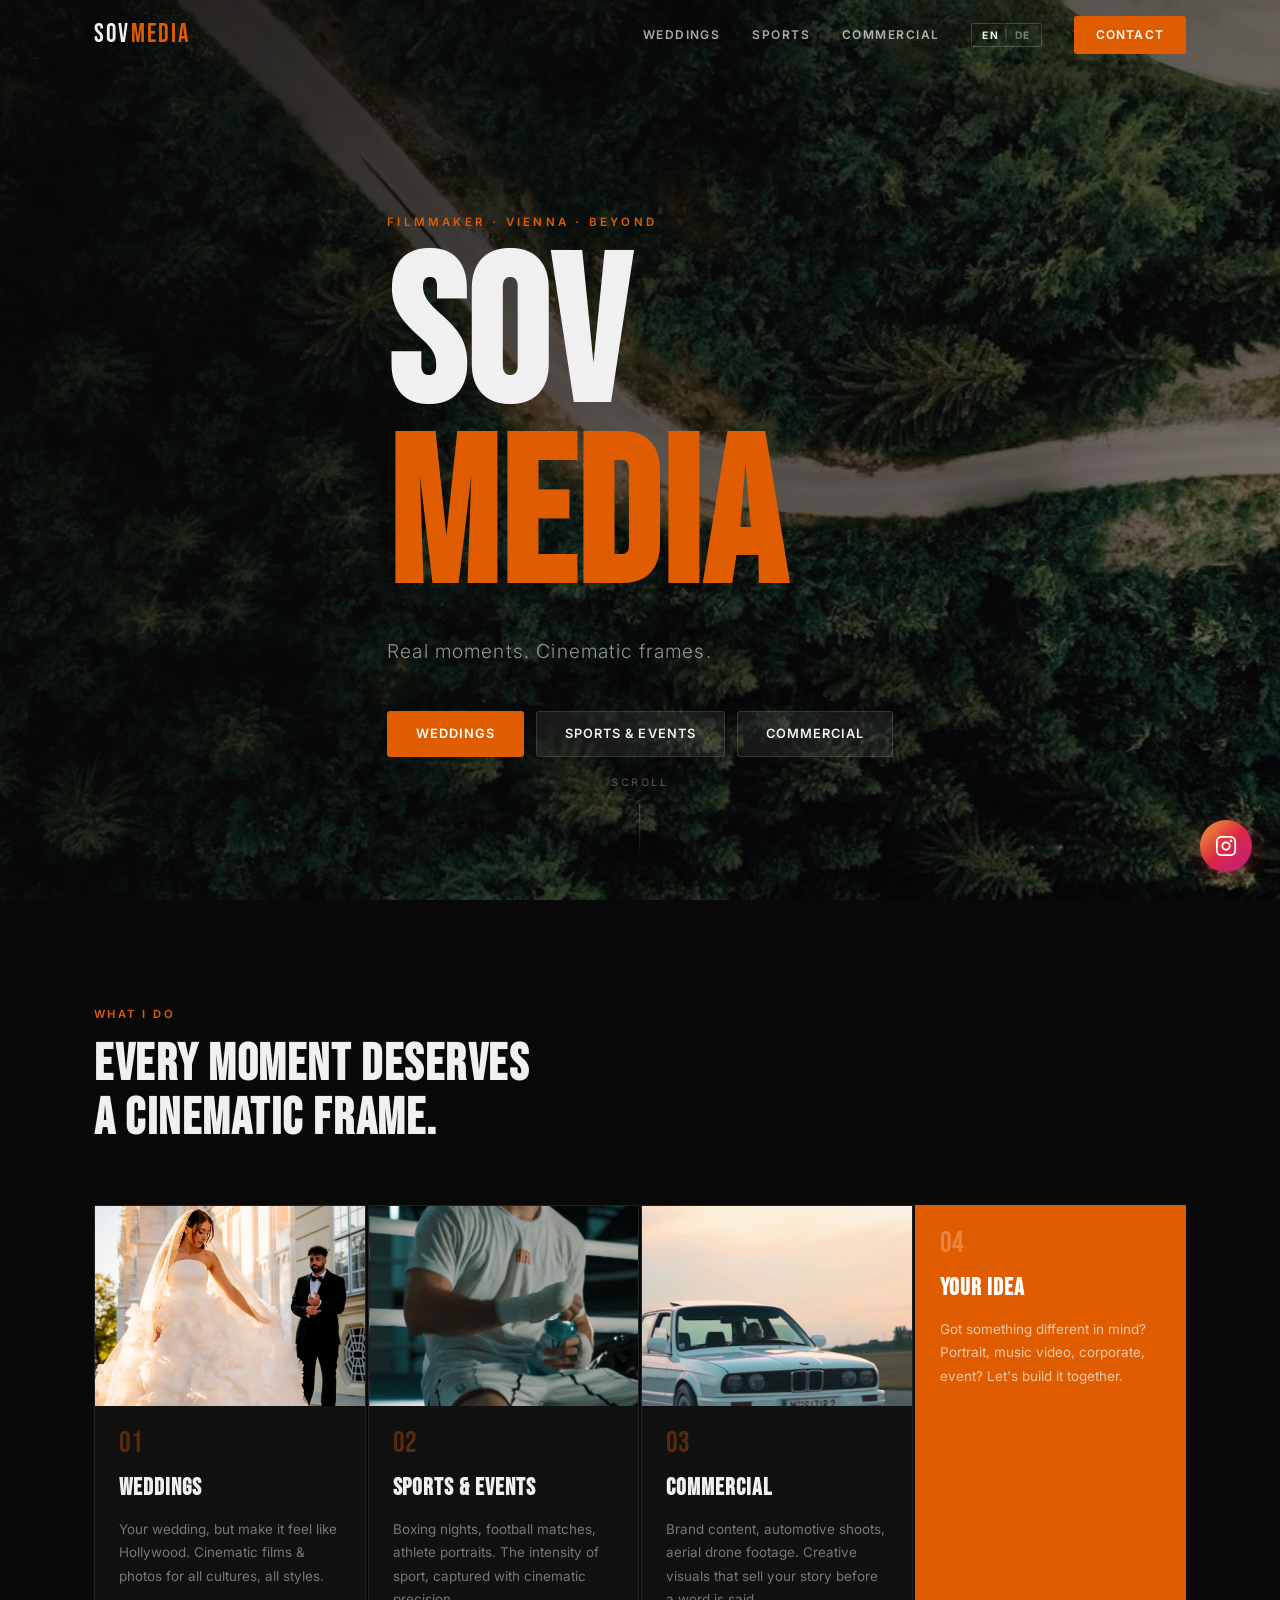
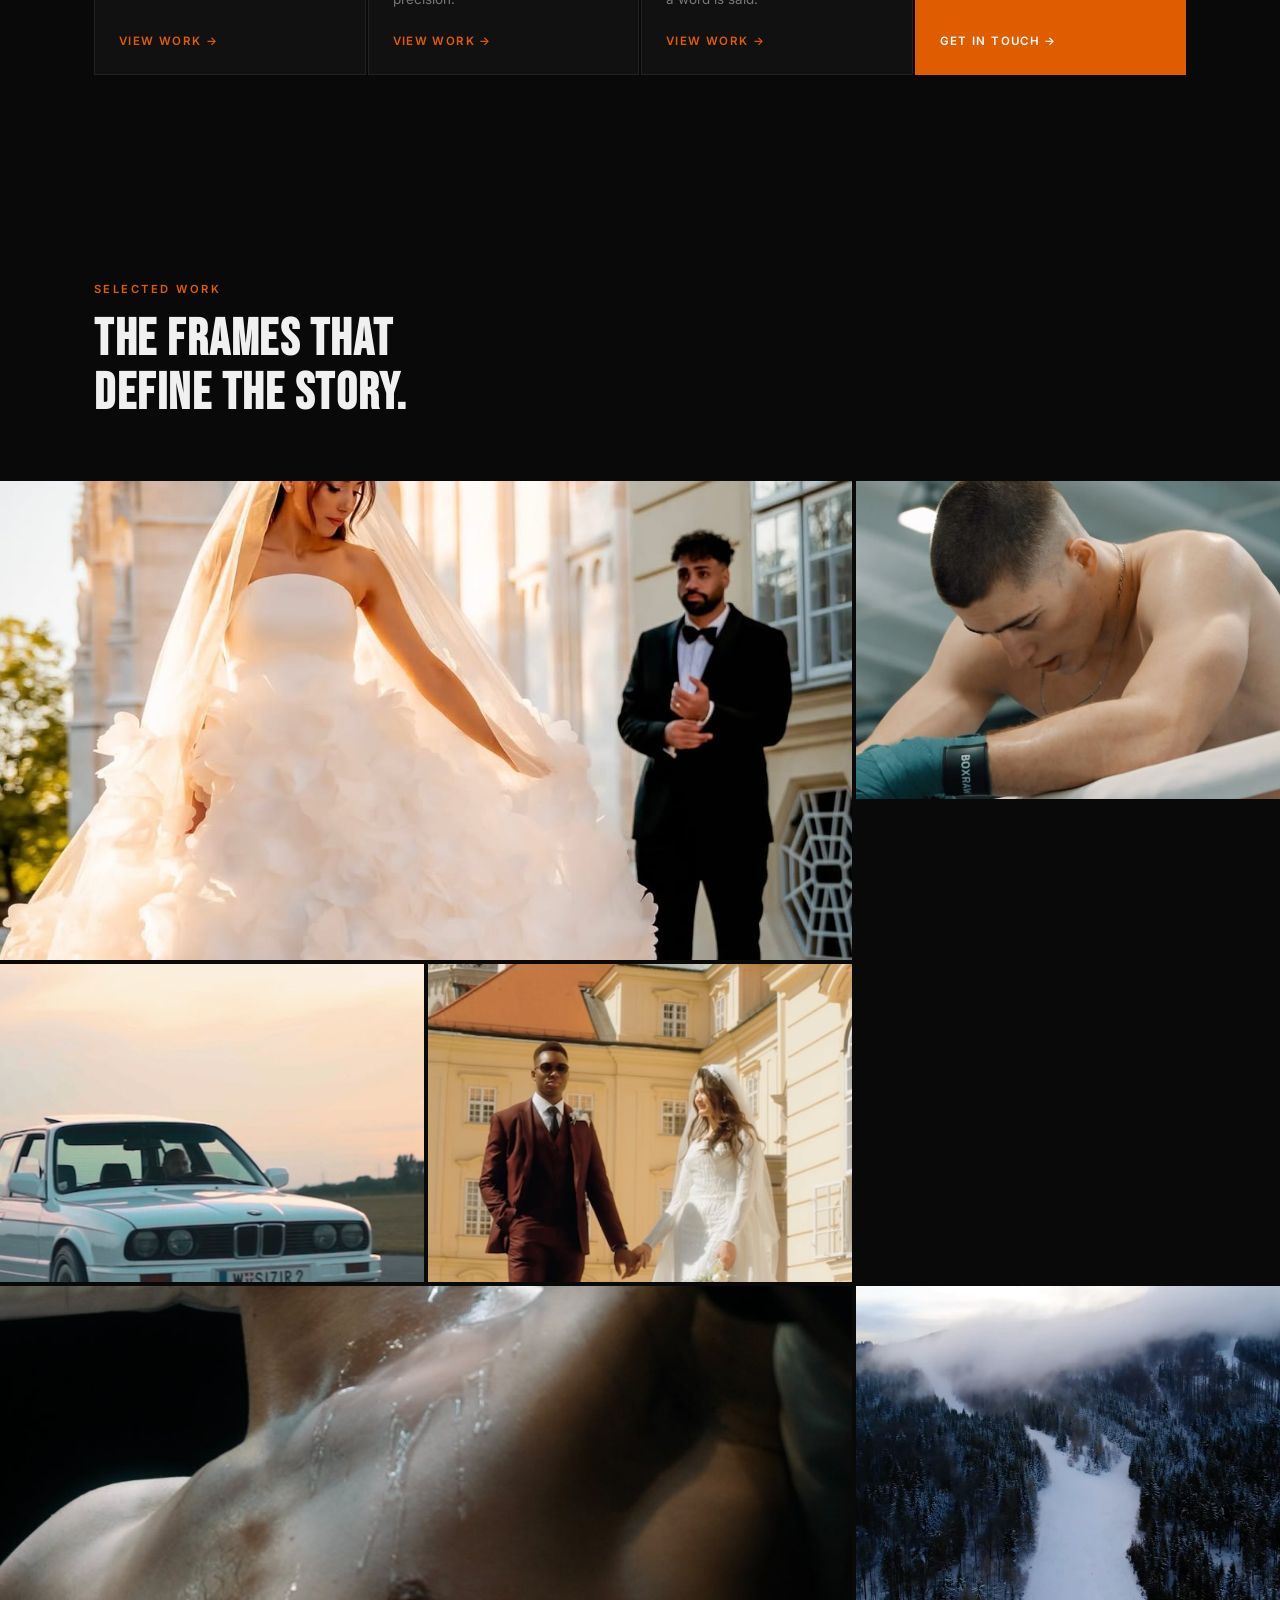
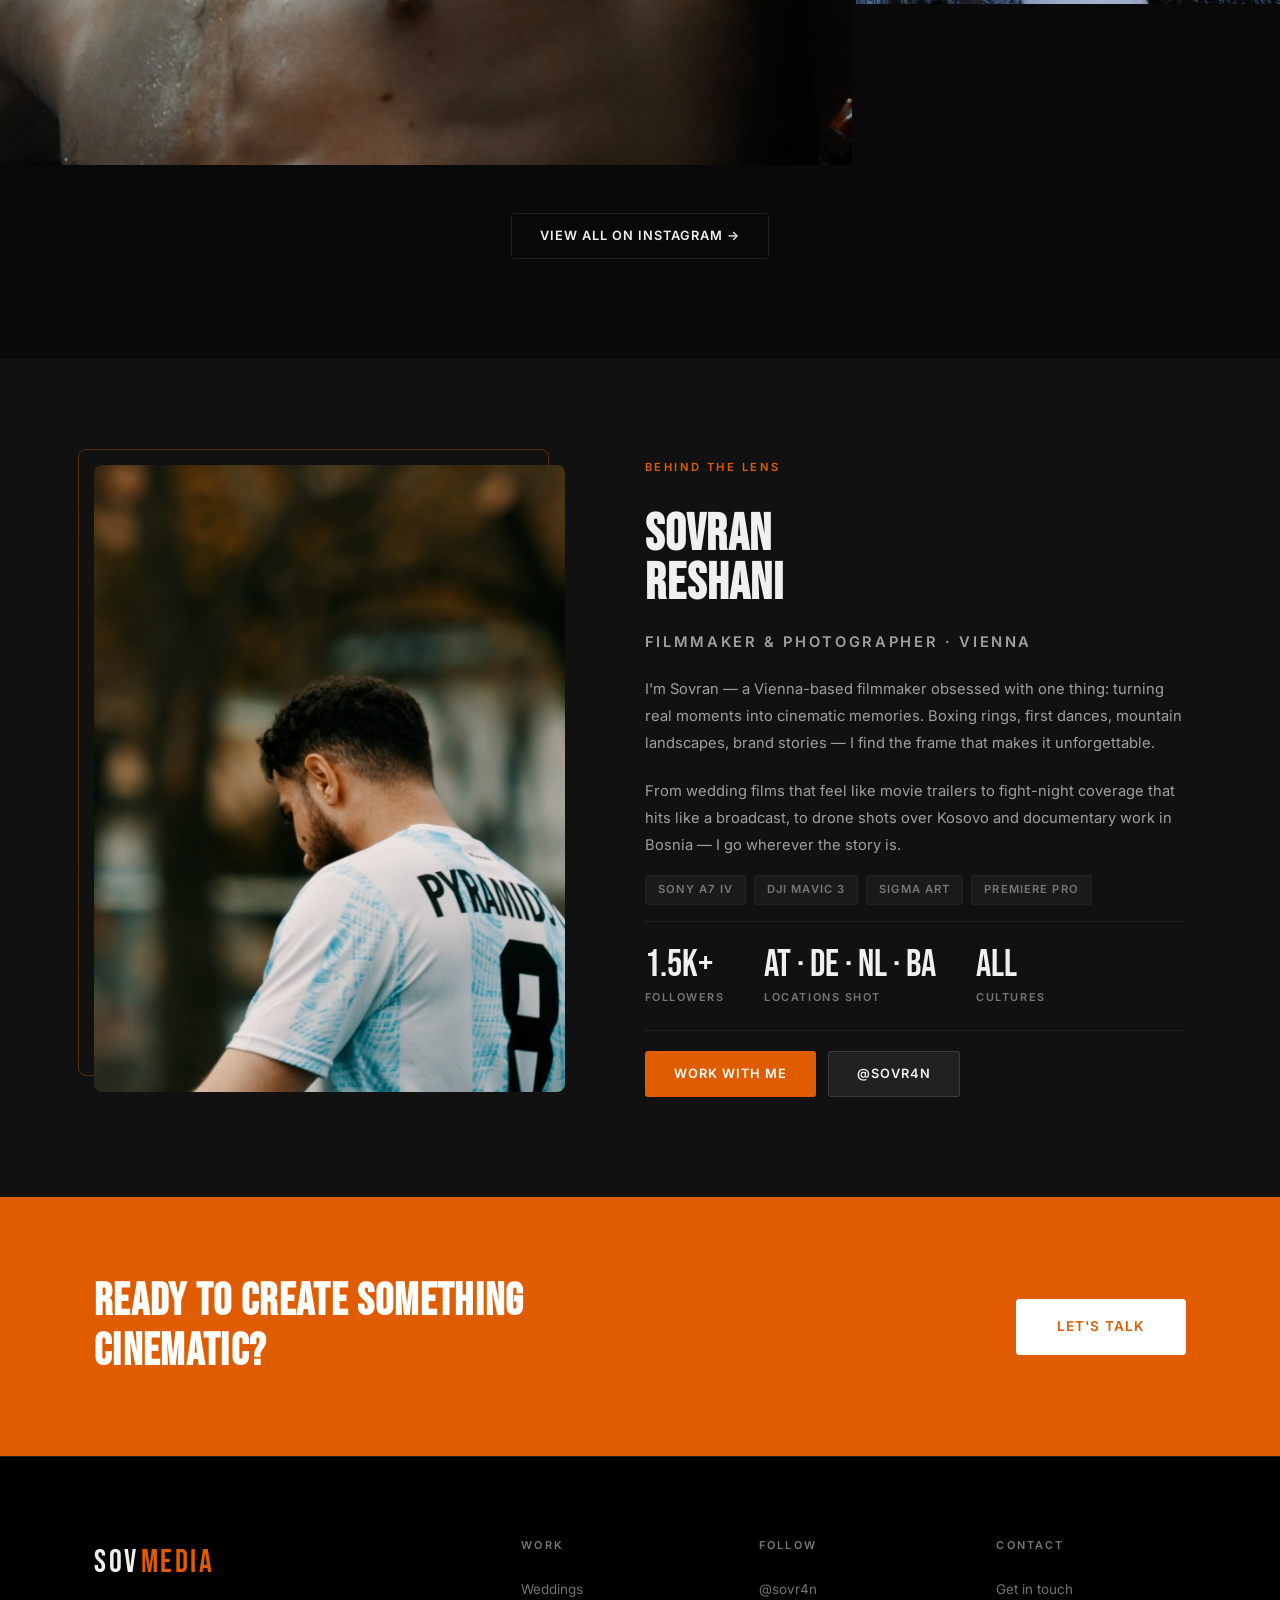
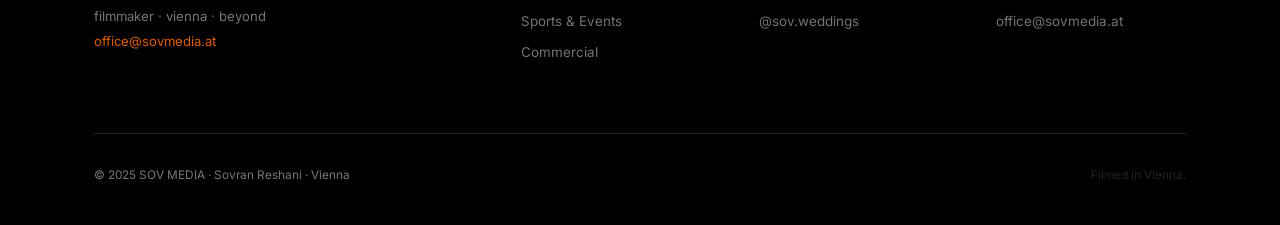
==== index.html @ 0f991037 "Initial commit: SOV MEDIA portfolio" ====
<!DOCTYPE html>
<html lang="en">
<head>
  <meta charset="UTF-8">
  <meta name="viewport" content="width=device-width, initial-scale=1.0">
  <title>SOV MEDIA — Filmmaker Vienna · Sovran Reshani</title>
  <meta name="description" content="SOV MEDIA by Sovran Reshani. Cinematic filmmaker based in Vienna. Weddings, sports, commercial & aerial — real moments, cinematic frames.">
  <meta property="og:title" content="SOV MEDIA — Filmmaker Vienna">
  <meta property="og:description" content="Real moments. Cinematic frames. Weddings · Sports · Commercial · Aerial — Vienna & beyond.">
  <meta property="og:image" content="images/og-hero.jpg">
  <meta property="og:type" content="website">
  <meta property="og:locale" content="en_AT">
  <script type="application/ld+json">
  {
    "@context": "https://schema.org",
    "@type": "ProfessionalService",
    "name": "SOV MEDIA",
    "founder": { "@type": "Person", "name": "Sovran Reshani" },
    "description": "Cinematic filmmaker and photographer based in Vienna, Austria",
    "address": { "@type": "PostalAddress", "addressLocality": "Vienna", "addressCountry": "AT" },
    "email": "office@sovmedia.at",
    "sameAs": [
      "https://www.instagram.com/sovr4n/",
      "https://www.instagram.com/sov.weddings/"
    ]
  }
  </script>
  <link rel="icon" type="image/svg+xml" href="favicon.svg">
  <link rel="preconnect" href="https://fonts.googleapis.com">
  <link rel="preconnect" href="https://fonts.gstatic.com" crossorigin>
  <link rel="stylesheet" href="https://fonts.googleapis.com/css2?family=Bebas+Neue&family=Inter:ital,wght@0,300;0,400;0,500;0,600;0,700;1,300&display=swap">
  <link rel="stylesheet" href="css/sov-media.css">
</head>
<body>

  <!-- NAV -->
  <header class="site-header" id="site-header">
    <nav class="nav container">
      <a href="index.html" class="nav-logo">
        <span class="nav-logo-sov">SOV</span><span class="nav-logo-media">MEDIA</span>
      </a>
      <div class="nav-links">
        <a href="weddings.html" data-i18n="nav.weddings">Weddings</a>
        <a href="sports.html" data-i18n="nav.sports">Sports</a>
        <a href="commercial.html" data-i18n="nav.commercial">Commercial</a>
        <button class="lang-toggle" aria-label="Switch language">
          <span class="lt-en lt-active">EN</span>
          <span class="lt-sep">|</span>
          <span class="lt-de">DE</span>
        </button>
        <a href="contact.html" class="nav-cta" data-i18n="nav.contact">Contact</a>
      </div>
      <button class="hamburger" data-hamburger aria-expanded="false" aria-label="Open menu">
        <span></span><span></span><span></span>
      </button>
    </nav>
  </header>

  <div data-mobile-backdrop class="mobile-backdrop"></div>
  <nav data-mobile-menu class="mobile-menu">
    <button class="mobile-menu-close" data-mobile-close aria-label="Close">✕</button>
    <button class="lang-toggle lang-toggle--mobile" aria-label="Switch language">
      <span class="lt-en lt-active">EN</span>
      <span class="lt-sep">|</span>
      <span class="lt-de">DE</span>
    </button>
    <a href="index.html" data-i18n="nav.home">Home</a>
    <a href="weddings.html">Weddings</a>
    <a href="sports.html">Sports</a>
    <a href="commercial.html">Commercial</a>
    <a href="contact.html" class="mobile-cta" data-i18n="nav.contact">Contact</a>
  </nav>

  <!-- HERO -->
  <section class="hero">
    <div class="hero-bg">
      <!-- Replace with actual hero video or image -->
      <video autoplay muted loop playsinline class="hero-video" poster="images/hero-poster.jpg" data-skip="3">
        <source src="videos/hero.mp4" type="video/mp4">
      </video>
      <div class="hero-overlay"></div>
    </div>
    <div class="hero-content container">
      <div class="hero-label" data-i18n="hero.label">filmmaker · vienna · beyond</div>
      <h1 class="hero-title">SOV<span>MEDIA</span></h1>
      <p class="hero-sub" data-i18n="hero.sub">Real moments. Cinematic frames.</p>
      <div class="hero-ctas">
        <a href="weddings.html" class="btn btn-primary" data-i18n="hero.btn.wed">Weddings</a>
        <a href="sports.html" class="btn btn-ghost" data-i18n="hero.btn.spo">Sports & Events</a>
        <a href="commercial.html" class="btn btn-ghost" data-i18n="hero.btn.com">Commercial</a>
      </div>
    </div>
    <a href="#services" class="hero-scroll">
      <span data-i18n="hero.scroll">Scroll</span>
      <div class="hero-scroll-line"></div>
    </a>
  </section>

  <!-- SERVICES -->
  <section class="section services" id="services">
    <div class="container">
      <div class="section-header animate">
        <span class="section-tag" data-i18n="svc.tag">What I do</span>
        <h2 data-i18n-html="svc.h2">Every moment deserves<br>a cinematic frame.</h2>
      </div>
      <div class="services-grid">
        <a href="weddings.html" class="service-card animate animate-delay-1">
          <!-- Replace: images/service-weddings.jpg -->
          <div class="service-card-img" style="background-image:url('images/service-weddings.jpg')"></div>
          <div class="service-card-body">
            <span class="service-num">01</span>
            <h3 data-i18n="svc.wed.h3">Weddings</h3>
            <p data-i18n="svc.wed.p">Your wedding, but make it feel like Hollywood. Cinematic films & photos for all cultures, all styles.</p>
            <span class="service-link" data-i18n="svc.wed.link">View work →</span>
          </div>
        </a>
        <a href="sports.html" class="service-card animate animate-delay-2">
          <!-- Replace: images/service-sports.jpg -->
          <div class="service-card-img" style="background-image:url('images/service-sports.jpg')"></div>
          <div class="service-card-body">
            <span class="service-num">02</span>
            <h3 data-i18n="svc.spo.h3">Sports & Events</h3>
            <p data-i18n="svc.spo.p">Boxing nights, football matches, athlete portraits. The intensity of sport, captured with cinematic precision.</p>
            <span class="service-link" data-i18n="svc.spo.link">View work →</span>
          </div>
        </a>
        <a href="commercial.html" class="service-card animate animate-delay-3">
          <!-- Replace: images/service-commercial.jpg -->
          <div class="service-card-img" style="background-image:url('images/service-commercial.jpg')"></div>
          <div class="service-card-body">
            <span class="service-num">03</span>
            <h3 data-i18n="svc.com.h3">Commercial</h3>
            <p data-i18n="svc.com.p">Brand content, automotive shoots, aerial drone footage. Creative visuals that sell your story before a word is said.</p>
            <span class="service-link" data-i18n="svc.com.link">View work →</span>
          </div>
        </a>
        <a href="contact.html" class="service-card service-card--cta animate animate-delay-3">
          <div class="service-card-body">
            <span class="service-num">04</span>
            <h3 data-i18n="svc.idea.h3">Your idea</h3>
            <p data-i18n="svc.idea.p">Got something different in mind? Portrait, music video, corporate, event? Let's build it together.</p>
            <span class="service-link" data-i18n="svc.idea.link">Get in touch →</span>
          </div>
        </a>
      </div>
    </div>
  </section>

  <!-- SELECTED WORKS -->
  <section class="section portfolio" id="portfolio">
    <div class="container">
      <div class="section-header animate">
        <span class="section-tag" data-i18n="port.tag">Selected Work</span>
        <h2 data-i18n-html="port.h2">The frames that<br>define the story.</h2>
      </div>
    </div>
    <!-- Replace background-image URLs with actual photos from portfolio -->
    <div class="portfolio-grid">
      <div class="portfolio-item portfolio-item--lg animate">
        <div class="portfolio-img" style="background-image:url('images/work-01.jpg')"></div>
        <video class="portfolio-video" muted loop playsinline preload="none" poster="images/work-01.jpg" data-skip="3">
          <source src="videos/work-01.mp4" type="video/mp4">
        </video>
        <div class="portfolio-play"><svg viewBox="0 0 24 24" xmlns="http://www.w3.org/2000/svg"><polygon points="5,3 19,12 5,21"/></svg></div>
        <div class="portfolio-info">
          <span class="portfolio-cat" data-i18n="port.cat.wed">Weddings</span>
          <span class="portfolio-label" data-i18n="port.lbl.vienna">Vienna 2024</span>
        </div>
      </div>
      <div class="portfolio-item animate animate-delay-1">
        <div class="portfolio-img" style="background-image:url('images/work-02.jpg')"></div>
        <video class="portfolio-video" muted loop playsinline preload="none" poster="images/work-02.jpg">
          <source src="videos/work-02.mp4" type="video/mp4">
        </video>
        <div class="portfolio-play"><svg viewBox="0 0 24 24" xmlns="http://www.w3.org/2000/svg"><polygon points="5,3 19,12 5,21"/></svg></div>
        <div class="portfolio-info">
          <span class="portfolio-cat" data-i18n="port.cat.spo">Sports</span>
          <span class="portfolio-label" data-i18n="port.lbl.boxing">Boxing Night</span>
        </div>
      </div>
      <div class="portfolio-item animate animate-delay-2">
        <div class="portfolio-img" style="background-image:url('images/work-03.jpg')"></div>
        <video class="portfolio-video" muted loop playsinline preload="none" poster="images/work-03.jpg">
          <source src="videos/work-03.mp4" type="video/mp4">
        </video>
        <div class="portfolio-play"><svg viewBox="0 0 24 24" xmlns="http://www.w3.org/2000/svg"><polygon points="5,3 19,12 5,21"/></svg></div>
        <div class="portfolio-info">
          <span class="portfolio-cat" data-i18n="port.cat.com">Commercial</span>
          <span class="portfolio-label" data-i18n="port.lbl.auto">Automotive</span>
        </div>
      </div>
      <div class="portfolio-item animate animate-delay-1">
        <div class="portfolio-img" style="background-image:url('images/work-04.jpg')"></div>
        <video class="portfolio-video" muted loop playsinline preload="none" poster="images/work-04.jpg" data-skip="4">
          <source src="videos/work-04.mp4" type="video/mp4">
        </video>
        <div class="portfolio-play"><svg viewBox="0 0 24 24" xmlns="http://www.w3.org/2000/svg"><polygon points="5,3 19,12 5,21"/></svg></div>
        <div class="portfolio-info">
          <span class="portfolio-cat" data-i18n="port.cat.wed">Weddings</span>
          <span class="portfolio-label" data-i18n="port.lbl.cult">Cultural Wedding</span>
        </div>
      </div>
      <div class="portfolio-item portfolio-item--lg animate animate-delay-2">
        <div class="portfolio-img" style="background-image:url('images/work-05.jpg')"></div>
        <video class="portfolio-video" muted loop playsinline preload="none" poster="images/work-05.jpg">
          <source src="videos/work-05.mp4" type="video/mp4">
        </video>
        <div class="portfolio-play"><svg viewBox="0 0 24 24" xmlns="http://www.w3.org/2000/svg"><polygon points="5,3 19,12 5,21"/></svg></div>
        <div class="portfolio-info">
          <span class="portfolio-cat" data-i18n="port.cat.spo">Sports</span>
          <span class="portfolio-label" data-i18n="port.lbl.boxing">Boxing Night</span>
        </div>
      </div>
      <div class="portfolio-item animate animate-delay-3">
        <div class="portfolio-img" style="background-image:url('images/work-06.jpg')"></div>
        <video class="portfolio-video" muted loop playsinline preload="none" poster="images/work-06.jpg">
          <source src="videos/work-06.mp4" type="video/mp4">
        </video>
        <div class="portfolio-play"><svg viewBox="0 0 24 24" xmlns="http://www.w3.org/2000/svg"><polygon points="5,3 19,12 5,21"/></svg></div>
        <div class="portfolio-info">
          <span class="portfolio-cat" data-i18n="port.cat.aer">Aerial</span>
          <span class="portfolio-label" data-i18n="port.lbl.drone">Drone</span>
        </div>
      </div>
    </div>
    <div class="portfolio-cta-wrap animate">
      <a href="https://www.instagram.com/sovr4n/" target="_blank" rel="noopener" class="btn btn-outline" data-i18n="port.ig">View all on Instagram →</a>
    </div>
  </section>

  <!-- ABOUT -->
  <section class="section about" id="about">
    <div class="container">
      <div class="about-grid animate">
        <div class="about-img-wrap">
          <!-- Replace: images/sovran-portrait.jpg -->
          <div class="about-img" style="background-image:url('images/sovran-portrait.jpg')"></div>
          <div class="about-img-accent"></div>
        </div>
        <div class="about-content">
          <span class="section-tag" data-i18n="about.tag">Behind the lens</span>
          <h2>Sovran<br>Reshani</h2>
          <p class="about-role" data-i18n="about.role">Filmmaker & Photographer · Vienna</p>
          <p data-i18n="about.p1">I'm Sovran — a Vienna-based filmmaker obsessed with one thing: turning real moments into cinematic memories. Boxing rings, first dances, mountain landscapes, brand stories — I find the frame that makes it unforgettable.</p>
          <p data-i18n="about.p2">From wedding films that feel like movie trailers to fight-night coverage that hits like a broadcast, to drone shots over Kosovo and documentary work in Bosnia — I go wherever the story is.</p>
          <div class="about-gear">
            <span>Sony A7 IV</span><span>DJI Mavic 3</span><span>Sigma Art</span><span>Premiere Pro</span>
          </div>
          <div class="about-stats">
            <div>
              <span class="stat-num">1.5K+</span>
              <span class="stat-label" data-i18n="about.stat.fol">Followers</span>
            </div>
            <div>
              <span class="stat-num">AT · DE · NL · BA</span>
              <span class="stat-label" data-i18n="about.stat.loc">Locations shot</span>
            </div>
            <div>
              <span class="stat-num">All</span>
              <span class="stat-label" data-i18n="about.stat.cul">Cultures</span>
            </div>
          </div>
          <div class="about-ctas">
            <a href="contact.html" class="btn btn-primary" data-i18n="about.cta">Work with me</a>
            <a href="https://www.instagram.com/sovr4n/" target="_blank" rel="noopener" class="btn btn-ghost">@sovr4n</a>
          </div>
        </div>
      </div>
    </div>
  </section>

  <!-- CTA BAND -->
  <section class="cta-band animate">
    <div class="container">
      <div class="cta-band-inner">
        <h2 data-i18n-html="cta.idx.h2">Ready to create something<br>cinematic?</h2>
        <a href="contact.html" class="btn btn-lg" data-i18n="cta.idx.btn">Let's talk</a>
      </div>
    </div>
  </section>

  <!-- FOOTER -->
  <footer class="footer">
    <div class="container">
      <div class="footer-grid">
        <div class="footer-brand">
          <div class="footer-logo-wrap">
            <span class="footer-sov">SOV</span><span class="footer-media">MEDIA</span>
          </div>
          <p data-i18n="footer.tag">filmmaker · vienna · beyond</p>
          <p><a href="mailto:office@sovmedia.at">office@sovmedia.at</a></p>
        </div>
        <div class="footer-col">
          <h4 data-i18n="footer.work">Work</h4>
          <a href="weddings.html">Weddings</a>
          <a href="sports.html" data-i18n="footer.work.sports">Sports & Events</a>
          <a href="commercial.html">Commercial</a>
        </div>
        <div class="footer-col">
          <h4 data-i18n="footer.follow">Follow</h4>
          <a href="https://www.instagram.com/sovr4n/" target="_blank" rel="noopener">@sovr4n</a>
          <a href="https://www.instagram.com/sov.weddings/" target="_blank" rel="noopener">@sov.weddings</a>
        </div>
        <div class="footer-col">
          <h4 data-i18n="footer.contact">Contact</h4>
          <a href="contact.html" data-i18n="footer.contact.link">Get in touch</a>
          <a href="mailto:office@sovmedia.at">office@sovmedia.at</a>
        </div>
      </div>
      <div class="footer-bottom">
        <p data-i18n="footer.copy">© 2025 SOV MEDIA · Sovran Reshani · Vienna</p>
        <p style="color:var(--border);" data-i18n="footer.filmed">Filmed in Vienna.</p>
      </div>
    </div>
  </footer>

  <a href="https://www.instagram.com/sovr4n/" target="_blank" rel="noopener" class="instagram-fab" aria-label="Instagram @sovr4n">
    <svg viewBox="0 0 24 24" fill="none" stroke="currentColor" stroke-width="2" stroke-linecap="round" stroke-linejoin="round">
      <rect x="2" y="2" width="20" height="20" rx="5" ry="5"/>
      <circle cx="12" cy="12" r="4"/>
      <circle cx="17.5" cy="6.5" r="1.5" fill="currentColor" stroke="none"/>
    </svg>
  </a>


  <!-- VIDEO LIGHTBOX -->
  <div class="video-lightbox" id="video-lightbox" role="dialog" aria-modal="true" aria-label="Video abspielen">
    <div class="video-lightbox-wrap">
      <button class="video-lightbox-close" id="lightbox-close" aria-label="Schließen">✕ ESC</button>
      <video id="lightbox-video" controls playsinline></video>
      <div class="video-lightbox-meta"></div>
    </div>
  </div>
  <script src="js/i18n.js"></script>
  <script src="js/sov-media.js"></script>
</body>
</html>
---- css/sov-media.css ----
@import url('https://fonts.googleapis.com/css2?family=Bebas+Neue&family=Inter:ital,wght@0,300;0,400;0,500;0,600;0,700;1,300&display=swap');

/* ─── TOKENS ─────────────────────────────────── */
:root {
  --bg:          #090909;
  --surface:     #111111;
  --surface-2:   #1A1A1A;
  --accent:      #E05C00;
  --accent-dark: #B84800;
  --text:        #F0F0F0;
  --text-muted:  #777777;
  --border:      #222222;
  --font-head:   'Bebas Neue', sans-serif;
  --font-body:   'Inter', sans-serif;
  --shadow-sm:   0 2px 12px rgba(0,0,0,0.5);
  --shadow-md:   0 4px 32px rgba(0,0,0,0.7);
  --shadow-lg:   0 8px 64px rgba(0,0,0,0.9);
  --r-sm: 3px;
  --r-md: 8px;
  --r-lg: 12px;
}

/* ─── RESET ─────────────────────────────────── */
*, *::before, *::after { box-sizing: border-box; margin: 0; padding: 0; }
html { scroll-behavior: smooth; font-size: 16px; }
body { background: var(--bg); color: var(--text); font-family: var(--font-body); line-height: 1.6; overflow-x: hidden; }
a { color: inherit; text-decoration: none; }
img, video { display: block; max-width: 100%; }
button { font-family: var(--font-body); cursor: pointer; }
input, select, textarea { font-family: var(--font-body); }

/* ─── UTILS ─────────────────────────────────── */
.container { max-width: 1140px; margin: 0 auto; padding: 0 24px; }
.section { padding: 100px 0; }
.section-tag {
  display: inline-block; font-size: 0.7rem; font-weight: 600;
  letter-spacing: 0.22em; text-transform: uppercase; color: var(--accent); margin-bottom: 14px;
}
.section-header { margin-bottom: 60px; }
.section-header h2 {
  font-family: var(--font-head); font-size: clamp(2rem, 4vw, 3.2rem);
  line-height: 1.05; letter-spacing: 0.03em;
}

/* ─── ANIMATIONS (L2) ─────────────────────────────────── */
.animate { opacity: 0; transform: translateY(28px); transition: opacity 0.6s ease, transform 0.6s ease; }
.animate.is-visible { opacity: 1; transform: translateY(0); }
.animate-delay-1 { transition-delay: 0.10s; }
.animate-delay-2 { transition-delay: 0.20s; }
.animate-delay-3 { transition-delay: 0.30s; }

/* ─── BUTTONS ─────────────────────────────────── */
.btn {
  display: inline-flex; align-items: center; gap: 8px;
  padding: 12px 28px; font-size: 0.8rem; font-weight: 600;
  letter-spacing: 0.08em; text-transform: uppercase; border-radius: var(--r-sm);
  border: 1px solid transparent;
  transition: transform 0.2s, box-shadow 0.2s, background 0.2s, border-color 0.2s, color 0.2s;
}
.btn:hover { transform: translateY(-2px); }
.btn-primary { background: var(--accent); color: #fff; }
.btn-primary:hover { background: var(--accent-dark); box-shadow: 0 8px 24px rgba(224,92,0,0.35); }
.btn-ghost { background: rgba(255,255,255,0.07); color: var(--text); border-color: rgba(255,255,255,0.12); }
.btn-ghost:hover { background: rgba(255,255,255,0.13); }
.btn-outline { background: transparent; color: var(--text); border-color: var(--border); }
.btn-outline:hover { border-color: var(--accent); color: var(--accent); }
.btn-lg { padding: 16px 40px; font-size: 0.85rem; }

/* ─── HEADER / NAV ─────────────────────────────────── */
.site-header {
  position: fixed; top: 0; left: 0; right: 0; z-index: 1000;
  transition: background 0.35s, backdrop-filter 0.35s, border-bottom 0.35s;
}
.site-header.scrolled {
  background: rgba(9,9,9,0.92);
  backdrop-filter: blur(14px);
  -webkit-backdrop-filter: blur(14px);
  border-bottom: 1px solid var(--border);
}
.nav { display: flex; align-items: center; justify-content: space-between; height: 70px; }
.nav-logo { font-family: var(--font-head); font-size: 1.6rem; letter-spacing: 0.08em; line-height: 1; display: flex; align-items: baseline; gap: 1px; }
.nav-logo-sov { color: var(--text); }
.nav-logo-media { color: var(--accent); }
.nav-links { display: flex; align-items: center; gap: 32px; }
.nav-links a { font-size: 0.75rem; font-weight: 600; letter-spacing: 0.12em; text-transform: uppercase; color: rgba(255,255,255,0.65); transition: color 0.2s; }
.nav-links a:hover { color: var(--text); }
.nav-cta { background: var(--accent) !important; color: #fff !important; padding: 9px 22px !important; border-radius: var(--r-sm) !important; letter-spacing: 0.1em !important; }
.nav-cta:hover { background: var(--accent-dark) !important; color: #fff !important; }

/* Hamburger */
.hamburger { display: none; background: none; border: none; padding: 8px; flex-direction: column; gap: 5px; }
.hamburger span { display: block; width: 24px; height: 2px; background: var(--text); border-radius: 2px; transition: transform 0.25s, opacity 0.25s; }
.hamburger[aria-expanded="true"] span:nth-child(1) { transform: translateY(7px) rotate(45deg); }
.hamburger[aria-expanded="true"] span:nth-child(2) { opacity: 0; }
.hamburger[aria-expanded="true"] span:nth-child(3) { transform: translateY(-7px) rotate(-45deg); }

/* Mobile Menu */
.mobile-menu {
  display: none; position: fixed; top: 0; right: 0;
  width: min(300px, 85vw); height: 100vh;
  background: #0f0f0f; z-index: 2000;
  padding: 80px 32px 40px;
  transform: translateX(100%); transition: transform 0.3s ease;
  flex-direction: column; gap: 0;
  border-left: 1px solid var(--border);
}
.mobile-menu.is-open { transform: translateX(0); }
.mobile-menu a {
  color: rgba(255,255,255,0.65); font-size: 0.9rem; font-weight: 600;
  letter-spacing: 0.12em; text-transform: uppercase;
  padding: 16px 0; border-bottom: 1px solid var(--border);
  display: block; transition: color 0.2s;
}
.mobile-menu a:hover { color: var(--text); }
.mobile-cta {
  margin-top: 28px !important;
  background: var(--accent) !important; color: #fff !important;
  text-align: center; border-radius: var(--r-sm); border: none !important;
}
.mobile-menu-close {
  position: absolute; top: 20px; right: 20px;
  background: none; border: none; color: var(--text-muted);
  font-size: 1.4rem; padding: 8px; line-height: 1;
}
.mobile-backdrop {
  display: none; position: fixed; inset: 0;
  background: rgba(0,0,0,0.75); z-index: 1999;
  opacity: 0; transition: opacity 0.3s;
}
.mobile-backdrop.is-visible { opacity: 1; }
body.menu-open .mobile-menu { display: flex; }
body.menu-open .mobile-backdrop { display: block; }

/* ─── HERO ─────────────────────────────────── */
.hero {
  position: relative; height: 100vh; min-height: 600px;
  display: flex; align-items: center; overflow: hidden;
}
.hero-bg { position: absolute; inset: 0; background: var(--surface-2); }
.hero-video { width: 100%; height: 100%; object-fit: cover; }
.hero-overlay {
  position: absolute; inset: 0;
  background: linear-gradient(135deg, rgba(9,9,9,0.88) 0%, rgba(9,9,9,0.55) 55%, rgba(9,9,9,0.25) 100%);
}
.hero-content { position: relative; z-index: 2; padding-top: 70px; }
.hero-label {
  font-size: 0.72rem; font-weight: 600; letter-spacing: 0.28em;
  text-transform: uppercase; color: var(--accent); margin-bottom: 20px;
  opacity: 0; animation: fadeUp 0.8s 0.3s forwards;
}
.hero-title {
  font-family: var(--font-head);
  font-size: clamp(5.5rem, 16vw, 13rem);
  line-height: 0.88; letter-spacing: 0.01em; color: var(--text);
  margin-bottom: 24px;
  opacity: 0; animation: fadeUp 0.8s 0.5s forwards;
}
.hero-title span { color: var(--accent); display: block; }
.hero-sub {
  font-size: clamp(0.9rem, 1.8vw, 1.2rem); font-weight: 300;
  color: rgba(255,255,255,0.55); margin-bottom: 44px; letter-spacing: 0.06em;
  opacity: 0; animation: fadeUp 0.8s 0.7s forwards;
}
.hero-ctas {
  display: flex; gap: 12px; flex-wrap: wrap;
  opacity: 0; animation: fadeUp 0.8s 0.9s forwards;
}
.hero-scroll {
  position: absolute; bottom: 40px; left: 50%;
  transform: translateX(-50%); display: flex; flex-direction: column;
  align-items: center; gap: 12px; color: rgba(255,255,255,0.35);
  font-size: 0.65rem; letter-spacing: 0.25em; text-transform: uppercase; z-index: 2;
  animation: fadeIn 1s 1.5s forwards; opacity: 0;
}
.hero-scroll-line {
  width: 1px; height: 56px;
  background: linear-gradient(to bottom, rgba(255,255,255,0.3), transparent);
  animation: lineGrow 1s 2s ease both;
}
@keyframes fadeUp { from { opacity: 0; transform: translateY(24px); } to { opacity: 1; transform: translateY(0); } }
@keyframes fadeIn { from { opacity: 0; } to { opacity: 1; } }
@keyframes lineGrow { from { transform: scaleY(0); transform-origin: top; } to { transform: scaleY(1); } }

/* ─── SERVICES ─────────────────────────────────── */
.services { background: var(--bg); }
.services-grid { display: grid; grid-template-columns: repeat(4, 1fr); gap: 2px; }
.service-card {
  background: var(--surface); overflow: hidden;
  display: flex; flex-direction: column; border: 1px solid var(--border);
  transition: border-color 0.3s;
}
.service-card:hover { border-color: rgba(224,92,0,0.5); }
.service-card-img {
  height: 200px; background-size: cover; background-position: center;
  background-color: var(--surface-2); overflow: hidden;
  transition: transform 0.6s ease;
}
.service-card:hover .service-card-img { transform: scale(1.06); }
.service-card-body { padding: 24px; flex: 1; display: flex; flex-direction: column; }
.service-num {
  font-family: var(--font-head); font-size: 1.8rem;
  color: var(--accent); opacity: 0.35; line-height: 1; margin-bottom: 10px;
}
.service-card h3 { font-family: var(--font-head); font-size: 1.5rem; letter-spacing: 0.04em; margin-bottom: 10px; }
.service-card p { font-size: 0.84rem; color: var(--text-muted); line-height: 1.75; flex: 1; }
.service-link {
  display: inline-block; margin-top: 20px; font-size: 0.72rem;
  font-weight: 600; letter-spacing: 0.12em; text-transform: uppercase; color: var(--accent);
  transition: gap 0.2s;
}
.service-card:hover .service-link { text-decoration: underline; text-underline-offset: 4px; }
.service-card--cta { background: var(--accent); border-color: var(--accent); justify-content: flex-end; }
.service-card--cta .service-num { color: rgba(255,255,255,0.25); opacity: 1; }
.service-card--cta h3 { color: #fff; }
.service-card--cta p { color: rgba(255,255,255,0.65); }
.service-card--cta .service-link { color: #fff; }
.service-card--cta:hover { background: var(--accent-dark); border-color: var(--accent-dark); }

/* ─── PORTFOLIO GRID ─────────────────────────────────── */
.portfolio { background: var(--bg); }
.portfolio-grid { display: grid; grid-template-columns: repeat(3, 1fr); gap: 4px; margin-top: 60px; }
.portfolio-item { position: relative; overflow: hidden; aspect-ratio: 4/3; background: var(--surface-2); cursor: pointer; }
.portfolio-item--lg { grid-column: span 2; aspect-ratio: 16/9; }
.portfolio-img {
  width: 100%; height: 100%; background-size: cover; background-position: center;
  background-color: var(--surface-2); transition: transform 0.6s ease;
}
.portfolio-item:hover .portfolio-img,
.portfolio-item:hover .portfolio-video { transform: scale(1.05); }
.portfolio-info {
  position: absolute; bottom: 0; left: 0; right: 0; z-index: 2;
  padding: 20px 24px; background: linear-gradient(to top, rgba(0,0,0,0.85), transparent);
  opacity: 0; transition: opacity 0.3s; display: flex; justify-content: space-between; align-items: flex-end;
}
.portfolio-item:hover .portfolio-info { opacity: 1; }
.portfolio-cat { font-size: 0.68rem; font-weight: 600; letter-spacing: 0.16em; text-transform: uppercase; color: var(--accent); }
.portfolio-label { font-size: 0.78rem; color: rgba(255,255,255,0.65); }
.portfolio-cta-wrap { text-align: center; margin-top: 48px; }

/* ─── ABOUT ─────────────────────────────────── */
.about { background: var(--surface); }
.about-grid { display: grid; grid-template-columns: 1fr 1.15fr; gap: 80px; align-items: center; }
.about-img-wrap { position: relative; }
.about-img {
  aspect-ratio: 3/4; background: var(--surface-2); background-size: cover;
  background-position: center top; border-radius: var(--r-md);
}
.about-img-accent {
  position: absolute; top: -16px; left: -16px; right: 16px; bottom: 16px;
  border: 1px solid var(--accent); border-radius: var(--r-md); z-index: -1; opacity: 0.35;
}
.about-content { display: flex; flex-direction: column; gap: 20px; }
.about-content h2 {
  font-family: var(--font-head); font-size: clamp(2.5rem, 4vw, 4.5rem);
  letter-spacing: 0.02em; line-height: 0.95;
}
.about-role { font-size: 0.72rem; font-weight: 600; letter-spacing: 0.18em; text-transform: uppercase; color: var(--accent); }
.about-content p { color: rgba(255,255,255,0.6); font-size: 0.92rem; line-height: 1.85; }
.about-stats {
  display: flex; gap: 40px; padding: 24px 0;
  border-top: 1px solid var(--border); border-bottom: 1px solid var(--border);
}
.stat-num { font-family: var(--font-head); font-size: 2.4rem; color: var(--text); line-height: 1; display: block; }
.stat-label { font-size: 0.68rem; font-weight: 600; letter-spacing: 0.14em; text-transform: uppercase; color: var(--text-muted); margin-top: 4px; display: block; }
.about-gear { display: flex; flex-wrap: wrap; gap: 8px; margin: -4px 0; }
.about-gear span { font-size: 0.7rem; font-weight: 600; letter-spacing: 0.1em; text-transform: uppercase; color: var(--text-muted); background: var(--surface-2); border: 1px solid var(--border); padding: 5px 12px; border-radius: 2px; }
.about-ctas { display: flex; gap: 12px; flex-wrap: wrap; }

/* ─── CTA BAND ─────────────────────────────────── */
.cta-band { background: var(--accent); padding: 80px 0; }
.cta-band-inner { display: flex; align-items: center; justify-content: space-between; gap: 40px; flex-wrap: wrap; }
.cta-band h2 { font-family: var(--font-head); font-size: clamp(2rem, 3.5vw, 3.2rem); color: #fff; letter-spacing: 0.03em; line-height: 1.1; }
.cta-band .btn { background: #fff; color: var(--accent); border-color: #fff; }
.cta-band .btn:hover { background: rgba(255,255,255,0.9); box-shadow: 0 8px 24px rgba(0,0,0,0.25); }

/* ─── FOOTER ─────────────────────────────────── */
.footer { background: #000; border-top: 1px solid var(--border); padding: 80px 0 40px; }
.footer-grid { display: grid; grid-template-columns: 2fr 1fr 1fr 1fr; gap: 48px; margin-bottom: 64px; }
.footer-logo-wrap { font-family: var(--font-head); font-size: 2rem; letter-spacing: 0.08em; margin-bottom: 16px; display: flex; align-items: baseline; gap: 2px; }
.footer-sov { color: var(--text); }
.footer-media { color: var(--accent); }
.footer-brand p { font-size: 0.82rem; color: var(--text-muted); line-height: 1.9; }
.footer-brand a { color: var(--accent); transition: opacity 0.2s; }
.footer-brand a:hover { opacity: 0.8; }
.footer-col h4 { font-size: 0.68rem; font-weight: 600; letter-spacing: 0.2em; text-transform: uppercase; color: var(--text-muted); margin-bottom: 20px; }
.footer-col a { display: block; font-size: 0.84rem; color: rgba(255,255,255,0.45); padding: 5px 0; transition: color 0.2s; }
.footer-col a:hover { color: var(--text); }
.footer-bottom { padding-top: 32px; border-top: 1px solid var(--border); display: flex; justify-content: space-between; align-items: center; }
.footer-bottom p { font-size: 0.74rem; color: var(--text-muted); }

/* ─── INSTAGRAM FAB ─────────────────────────────────── */
.instagram-fab {
  position: fixed; bottom: 28px; right: 28px; z-index: 900;
  width: 52px; height: 52px;
  background: linear-gradient(135deg, #f09433, #e6683c, #dc2743, #cc2366, #bc1888);
  color: #fff; border-radius: 50%;
  display: flex; align-items: center; justify-content: center;
  box-shadow: 0 4px 20px rgba(220,39,67,0.35);
  transition: transform 0.2s, box-shadow 0.2s;
}
.instagram-fab:hover { transform: translateY(-3px) scale(1.05); box-shadow: 0 8px 32px rgba(220,39,67,0.5); }
.instagram-fab svg { width: 22px; height: 22px; }

/* ─── PAGE HERO (subpages) ─────────────────────────────────── */
.page-hero {
  position: relative; height: 75vh; min-height: 600px;
  display: flex; align-items: flex-end; overflow: hidden;
  padding-top: 70px; padding-bottom: 72px;
}
.page-hero-bg {
  position: absolute; inset: 0; background: var(--surface-2);
  background-size: cover; background-position: center;
  transition: transform 0.6s ease;
}
.page-hero-overlay {
  position: absolute; inset: 0;
  background: linear-gradient(to top, rgba(9,9,9,1) 0%, rgba(9,9,9,0.5) 50%, rgba(9,9,9,0.15) 100%);
}
.page-hero-content { position: relative; z-index: 2; }
.page-hero-tag { font-size: 0.68rem; font-weight: 600; letter-spacing: 0.25em; text-transform: uppercase; color: var(--accent); margin-bottom: 14px; display: block; }
.page-hero h1 { font-family: var(--font-head); font-size: clamp(3.5rem, 9vw, 8rem); letter-spacing: 0.02em; line-height: 0.92; }
.page-hero p { font-size: 1rem; color: rgba(255,255,255,0.55); margin-top: 18px; font-weight: 300; letter-spacing: 0.06em; max-width: 540px; }

/* ─── VIDEO PLAYERS ─────────────────────────────────── */
.portfolio-video {
  position: absolute; inset: 0; width: 100%; height: 100%;
  object-fit: cover; z-index: 1; transition: transform 0.6s ease;
}
.gallery-video {
  position: absolute; inset: 0; width: 100%; height: 100%;
  object-fit: cover;
}
.page-hero-video {
  width: 100%; height: 100%; object-fit: cover; display: block;
}

/* ─── GALLERY (subpages) ─────────────────────────────────── */
.gallery-section { padding: 80px 0; }
.gallery-intro { max-width: 600px; margin-bottom: 60px; }
.gallery-intro p { color: rgba(255,255,255,0.55); font-size: 0.95rem; line-height: 1.85; }
.gallery-grid { display: grid; grid-template-columns: repeat(3, 1fr); gap: 6px; }
.gallery-item {
  aspect-ratio: 9/16;
  background: var(--surface-2); background-size: cover; background-position: center top;
  overflow: hidden; position: relative; cursor: pointer;
}
.gallery-item--wide { grid-column: span 1; aspect-ratio: 9/16; }
.gallery-item::after {
  content: ''; position: absolute; inset: 0; z-index: 4;
  background: rgba(0,0,0,0); transition: background 0.3s;
}
.gallery-item:hover::after { background: rgba(0,0,0,0.18); }

/* ─── PLAY INDICATOR ─────────────────────────────────── */
.play-indicator {
  position: absolute; inset: 0; z-index: 3;
  display: flex; align-items: center; justify-content: center;
  pointer-events: none;
}
.play-indicator-ring {
  width: 52px; height: 52px; border-radius: 50%;
  background: rgba(255,255,255,0.12);
  backdrop-filter: blur(10px); -webkit-backdrop-filter: blur(10px);
  border: 1px solid rgba(255,255,255,0.25);
  display: flex; align-items: center; justify-content: center;
  transition: background 0.25s, transform 0.25s, border-color 0.25s;
}
.gallery-item:hover .play-indicator-ring {
  background: var(--accent);
  border-color: transparent;
  transform: scale(1.12);
}
.play-indicator-ring svg { width: 18px; height: 18px; fill: #fff; transform: translateX(2px); }

/* Portfolio play btn (index.html) */
.portfolio-play {
  position: absolute; bottom: 18px; right: 18px; z-index: 3;
  width: 42px; height: 42px; border-radius: 50%;
  background: rgba(255,255,255,0.1);
  backdrop-filter: blur(10px); -webkit-backdrop-filter: blur(10px);
  border: 1px solid rgba(255,255,255,0.2);
  display: flex; align-items: center; justify-content: center;
  opacity: 0; transition: opacity 0.25s, background 0.25s, transform 0.25s;
  pointer-events: none;
}
.portfolio-item:hover .portfolio-play {
  opacity: 1; background: var(--accent); border-color: transparent; transform: scale(1.08);
}
.portfolio-play svg { width: 14px; height: 14px; fill: #fff; transform: translateX(1px); }

/* ─── VIDEO LIGHTBOX ─────────────────────────────────── */
.video-lightbox {
  position: fixed; inset: 0; z-index: 9999;
  background: rgba(0,0,0,0.97);
  display: flex; align-items: center; justify-content: center;
  opacity: 0; pointer-events: none;
  transition: opacity 0.3s ease;
}
.video-lightbox.is-open { opacity: 1; pointer-events: auto; }
.video-lightbox-wrap {
  position: relative;
  width: min(calc(88vh * 9/16), 88vw);
}
.video-lightbox-wrap video {
  width: 100%; display: block;
  border-radius: var(--r-sm); background: #000;
}
.video-lightbox-close {
  position: absolute; top: -48px; right: 0;
  background: none; border: none; color: rgba(255,255,255,0.5);
  font-size: 1.5rem; line-height: 1; padding: 8px 12px;
  cursor: pointer; transition: color 0.2s; font-family: var(--font-body);
  letter-spacing: 0.05em;
}
.video-lightbox-close:hover { color: #fff; }
.video-lightbox-meta {
  position: absolute; bottom: -40px; left: 0;
  font-size: 0.7rem; font-weight: 600; letter-spacing: 0.16em;
  text-transform: uppercase; color: rgba(255,255,255,0.3);
}

/* ─── SERVICES DETAIL (subpages) ─────────────────────────────────── */
.services-detail { padding: 80px 0; background: var(--surface); }
.services-detail-grid { display: grid; grid-template-columns: repeat(3, 1fr); gap: 2px; margin-top: 48px; }
.detail-card { background: var(--bg); padding: 36px 32px; border: 1px solid var(--border); }
.detail-card h3 { font-family: var(--font-head); font-size: 1.4rem; letter-spacing: 0.04em; margin-bottom: 12px; color: var(--text); }
.detail-card p { font-size: 0.84rem; color: var(--text-muted); line-height: 1.8; }
.detail-card ul { list-style: none; margin-top: 16px; display: flex; flex-direction: column; gap: 8px; }
.detail-card ul li { font-size: 0.82rem; color: var(--text-muted); padding-left: 16px; position: relative; }
.detail-card ul li::before { content: '—'; position: absolute; left: 0; color: var(--accent); }

/* ─── CONTACT PAGE ─────────────────────────────────── */
.contact-section { padding: 100px 0; }
.contact-grid { display: grid; grid-template-columns: 1fr 1.1fr; gap: 80px; align-items: start; }
.contact-info h2 { font-family: var(--font-head); font-size: clamp(2rem, 4vw, 3.5rem); letter-spacing: 0.03em; margin-bottom: 24px; }
.contact-info > p { color: rgba(255,255,255,0.55); line-height: 1.85; margin-bottom: 44px; font-size: 0.92rem; }
.contact-details { display: flex; flex-direction: column; gap: 24px; }
.contact-detail { display: flex; align-items: center; gap: 18px; }
.contact-detail-icon {
  width: 46px; height: 46px; background: var(--surface-2); border: 1px solid var(--border);
  border-radius: var(--r-sm); display: flex; align-items: center; justify-content: center;
  flex-shrink: 0; color: var(--accent); font-size: 1.1rem;
}
.contact-detail-label { font-size: 0.68rem; font-weight: 600; letter-spacing: 0.14em; text-transform: uppercase; color: var(--text-muted); display: block; margin-bottom: 3px; }
.contact-detail-value { font-size: 0.9rem; color: var(--text); }
.contact-detail-value a { color: var(--accent); transition: opacity 0.2s; }
.contact-detail-value a:hover { opacity: 0.8; }
.contact-form { display: flex; flex-direction: column; gap: 20px; }
.form-row { display: grid; grid-template-columns: 1fr 1fr; gap: 16px; }
.form-group { display: flex; flex-direction: column; gap: 8px; }
.form-group label { font-size: 0.7rem; font-weight: 600; letter-spacing: 0.14em; text-transform: uppercase; color: var(--text-muted); }
.form-group input,
.form-group select,
.form-group textarea {
  background: var(--surface); border: 1px solid var(--border); border-radius: var(--r-sm);
  padding: 14px 16px; color: var(--text); font-size: 0.88rem;
  transition: border-color 0.2s; width: 100%;
}
.form-group input:focus,
.form-group select:focus,
.form-group textarea:focus { outline: none; border-color: var(--accent); }
.form-group select option { background: var(--surface); }
.form-group textarea { resize: vertical; min-height: 130px; }

/* ─── RESPONSIVE ─────────────────────────────────── */
@media (max-width: 1024px) {
  .services-grid { grid-template-columns: repeat(2, 1fr); }
  .footer-grid { grid-template-columns: 1fr 1fr; }
  .about-grid { gap: 48px; }
}

@media (max-width: 768px) {
  .nav-links { display: none; }
  .hamburger { display: flex; }
  .section { padding: 72px 0; }
  .hero-title { font-size: clamp(4rem, 20vw, 7rem); }
  .services-grid { grid-template-columns: 1fr; }
  .portfolio-grid { grid-template-columns: 1fr 1fr; }
  .portfolio-item--lg { grid-column: span 2; }
  .about-grid { grid-template-columns: 1fr; }
  .about-img { aspect-ratio: 4/3; }
  .about-img-accent { display: none; }
  .cta-band-inner { flex-direction: column; text-align: center; }
  .footer-grid { grid-template-columns: 1fr 1fr; }
  .contact-grid { grid-template-columns: 1fr; }
  .gallery-grid { grid-template-columns: repeat(3, 1fr); gap: 4px; }
  .gallery-item { aspect-ratio: 1/1; }
  .gallery-item--wide { grid-column: span 1; aspect-ratio: 1/1; }
  .services-detail-grid { grid-template-columns: 1fr; }
  .form-row { grid-template-columns: 1fr; }
  .footer-bottom { flex-direction: column; gap: 8px; text-align: center; }
}

@media (max-width: 480px) {
  .hero-ctas { flex-direction: column; }
  .portfolio-grid { grid-template-columns: 1fr; }
  .portfolio-item--lg { grid-column: span 1; aspect-ratio: 4/3; }
  .gallery-grid { grid-template-columns: repeat(3, 1fr); gap: 3px; }
  .gallery-item { aspect-ratio: 1/1; }
  .gallery-item--wide { grid-column: span 1; aspect-ratio: 1/1; }
  .footer-grid { grid-template-columns: 1fr; }
  .about-stats { gap: 24px; }
  .instagram-fab { width: 46px; height: 46px; }
  .instagram-fab svg { width: 18px; height: 18px; }
}

/* ─── LANGUAGE TOGGLE ──────────────────────────────── */
.lang-toggle {
  background: none;
  border: 1px solid rgba(255,255,255,0.18);
  border-radius: 2px;
  padding: 5px 10px;
  display: inline-flex; align-items: center; gap: 5px;
  font-family: var(--font-body); font-size: 0.64rem; font-weight: 700;
  letter-spacing: 0.14em; text-transform: uppercase;
  color: rgba(255,255,255,0.38);
  cursor: pointer;
  transition: border-color 0.2s, color 0.2s;
  flex-shrink: 0;
}
.lang-toggle:hover { border-color: rgba(255,255,255,0.45); }
.lang-toggle .lt-active { color: var(--text); }
.lang-toggle .lt-sep { color: rgba(255,255,255,0.18); }
.lang-toggle--mobile {
  margin: 20px 0 4px;
  font-size: 0.68rem;
  padding: 8px 14px;
  border-color: rgba(255,255,255,0.14);
}
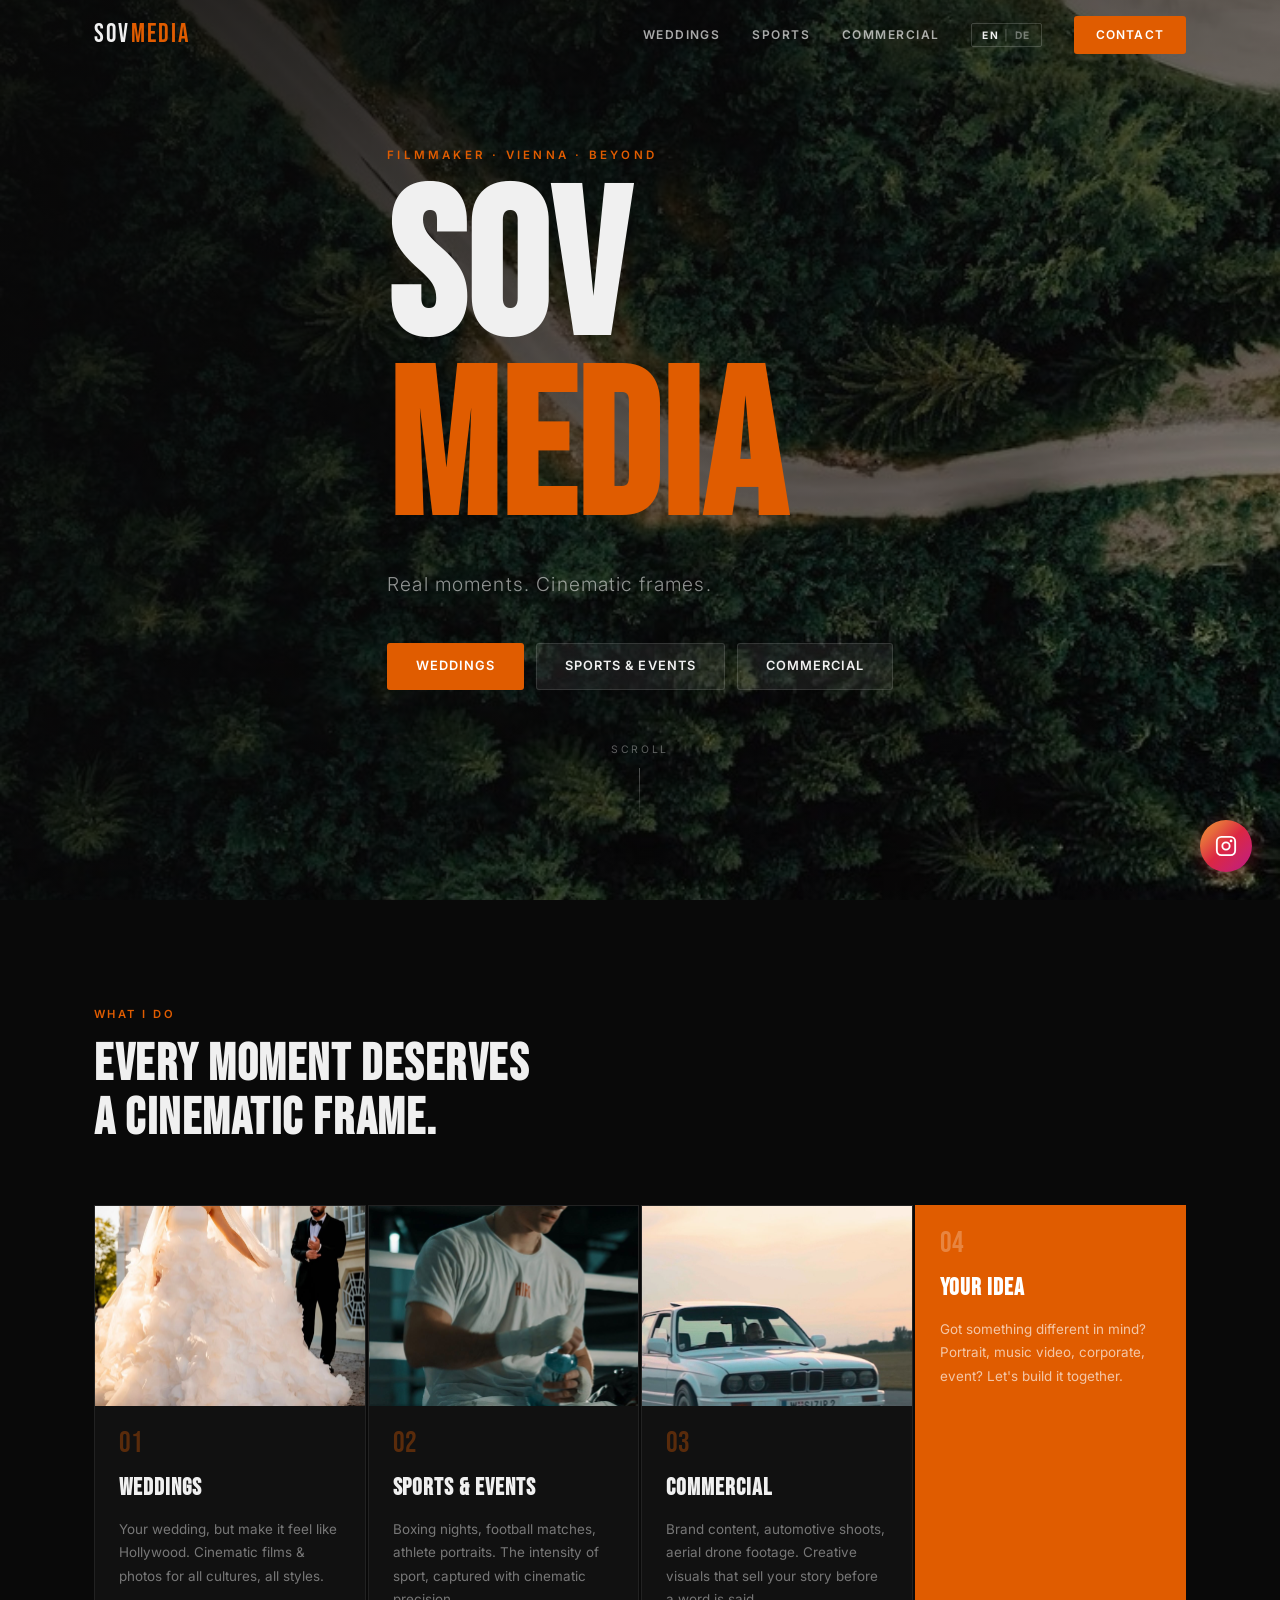
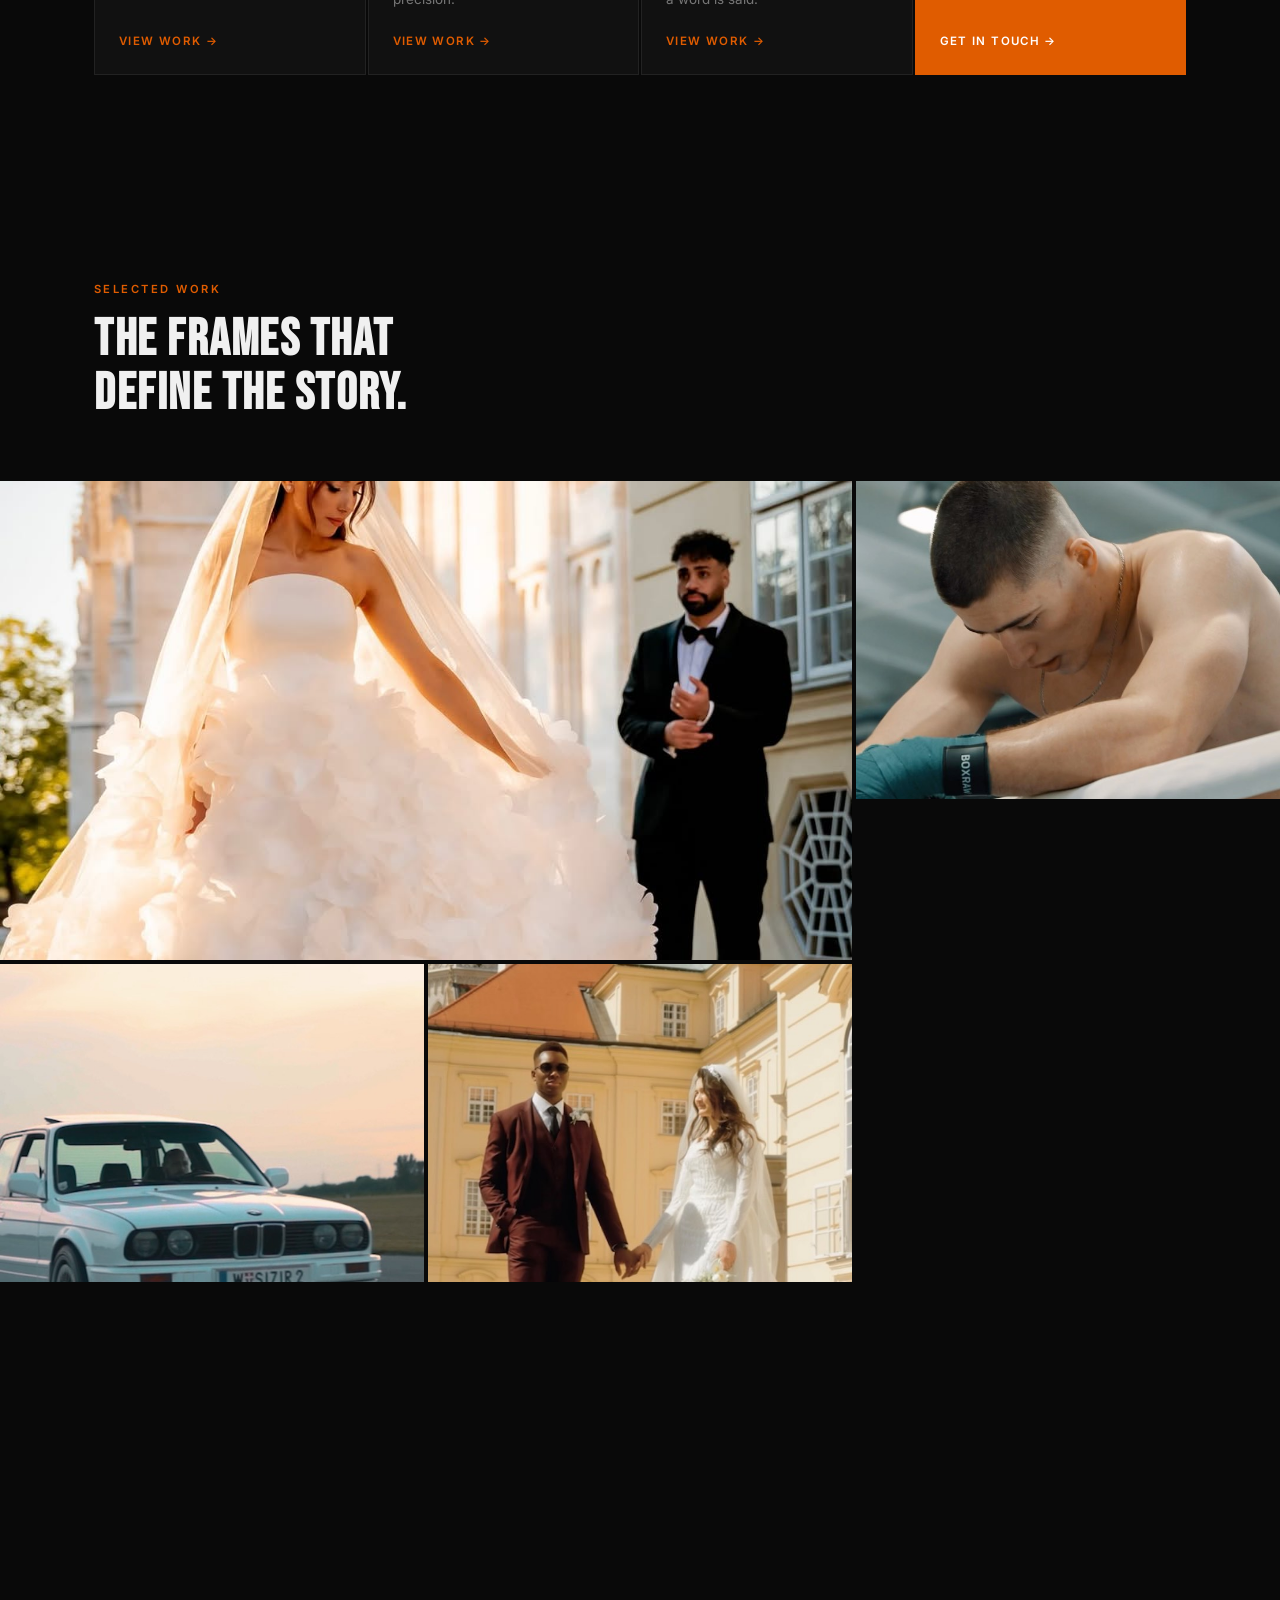
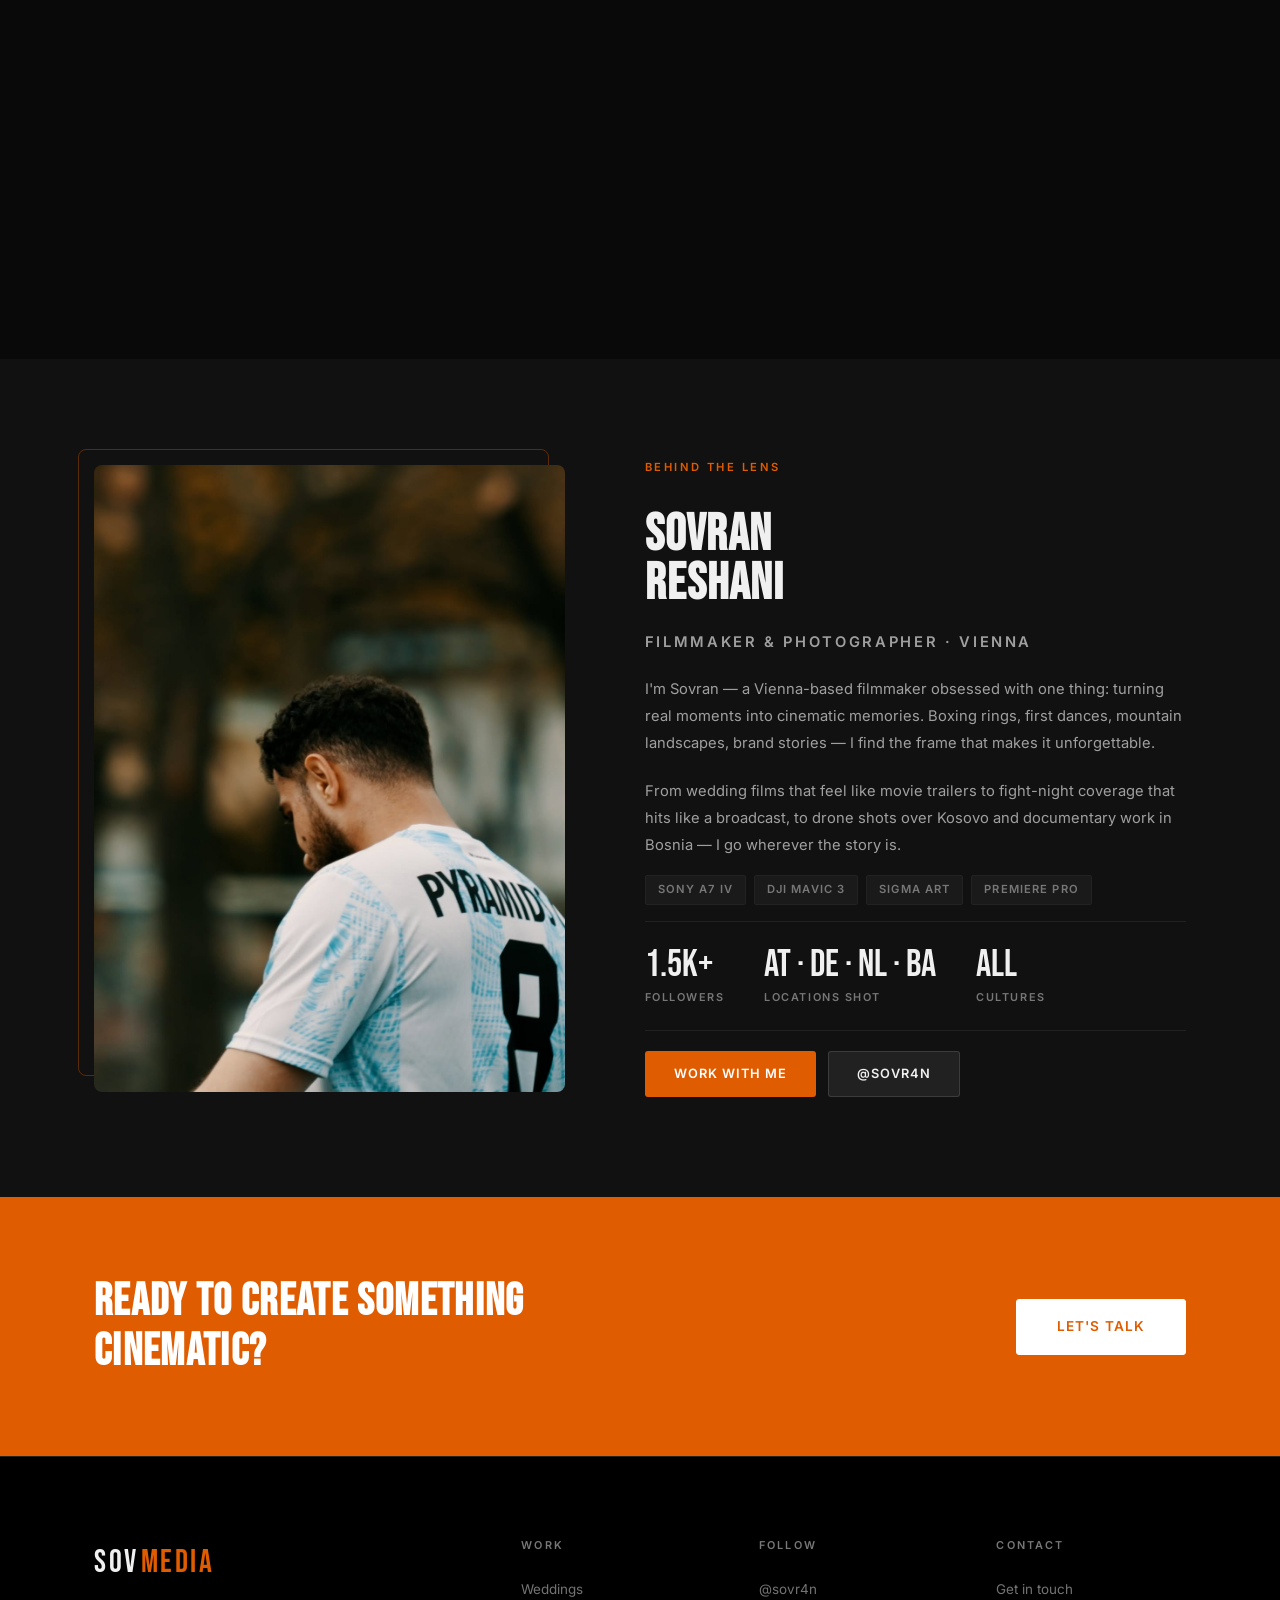
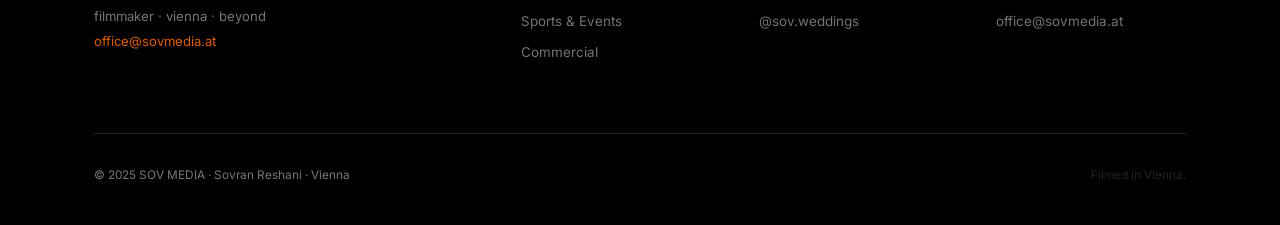
==== commit ec961ddc: "Homepage & Commercial: Video-Swaps, Hover- und Scroll-Feinschliff - Hero: Scroll-Hinweis mittig unte" ====
--- a/index.html
+++ b/index.html
@@ -89,11 +89,11 @@
         <a href="sports.html" class="btn btn-ghost" data-i18n="hero.btn.spo">Sports & Events</a>
         <a href="commercial.html" class="btn btn-ghost" data-i18n="hero.btn.com">Commercial</a>
       </div>
-    </div>
-    <a href="#services" class="hero-scroll">
-      <span data-i18n="hero.scroll">Scroll</span>
-      <div class="hero-scroll-line"></div>
-    </a>
+      <a href="#services" class="hero-scroll">
+        <span data-i18n="hero.scroll">Scroll</span>
+        <div class="hero-scroll-line"></div>
+      </a>
+    </div>
   </section>
 
   <!-- SERVICES -->
@@ -106,7 +106,7 @@
       <div class="services-grid">
         <a href="weddings.html" class="service-card animate animate-delay-1">
           <!-- Replace: images/service-weddings.jpg -->
-          <div class="service-card-img" style="background-image:url('images/service-weddings.jpg')"></div>
+          <div class="service-card-img" style="background-image:url('images/service-weddings.jpg'); background-position: center 70%"></div>
           <div class="service-card-body">
             <span class="service-num">01</span>
             <h3 data-i18n="svc.wed.h3">Weddings</h3>
@@ -116,7 +116,7 @@
         </a>
         <a href="sports.html" class="service-card animate animate-delay-2">
           <!-- Replace: images/service-sports.jpg -->
-          <div class="service-card-img" style="background-image:url('images/service-sports.jpg')"></div>
+          <div class="service-card-img" style="background-image:url('images/service-sports.jpg'); background-position: center 38%"></div>
           <div class="service-card-body">
             <span class="service-num">02</span>
             <h3 data-i18n="svc.spo.h3">Sports & Events</h3>
@@ -125,8 +125,9 @@
           </div>
         </a>
         <a href="commercial.html" class="service-card animate animate-delay-3">
-          <!-- Replace: images/service-commercial.jpg -->
-          <div class="service-card-img" style="background-image:url('images/service-commercial.jpg')"></div>
+          <video class="service-card-img service-card-vid" autoplay muted loop playsinline preload="metadata" poster="images/service-commercial.jpg">
+            <source src="videos/comm-02.mp4" type="video/mp4">
+          </video>
           <div class="service-card-body">
             <span class="service-num">03</span>
             <h3 data-i18n="svc.com.h3">Commercial</h3>
--- a/css/sov-media.css
+++ b/css/sov-media.css
@@ -61,7 +61,7 @@
 .btn-primary { background: var(--accent); color: #fff; }
 .btn-primary:hover { background: var(--accent-dark); box-shadow: 0 8px 24px rgba(224,92,0,0.35); }
 .btn-ghost { background: rgba(255,255,255,0.07); color: var(--text); border-color: rgba(255,255,255,0.12); }
-.btn-ghost:hover { background: rgba(255,255,255,0.13); }
+.btn-ghost:hover { background: var(--accent); color: #fff; border-color: var(--accent); box-shadow: 0 8px 24px rgba(224,92,0,0.35); }
 .btn-outline { background: transparent; color: var(--text); border-color: var(--border); }
 .btn-outline:hover { border-color: var(--accent); color: var(--accent); }
 .btn-lg { padding: 16px 40px; font-size: 0.85rem; }
@@ -83,7 +83,7 @@
 .nav-logo-media { color: var(--accent); }
 .nav-links { display: flex; align-items: center; gap: 32px; }
 .nav-links a { font-size: 0.75rem; font-weight: 600; letter-spacing: 0.12em; text-transform: uppercase; color: rgba(255,255,255,0.65); transition: color 0.2s; }
-.nav-links a:hover { color: var(--text); }
+.nav-links a:hover { color: var(--accent); }
 .nav-cta { background: var(--accent) !important; color: #fff !important; padding: 9px 22px !important; border-radius: var(--r-sm) !important; letter-spacing: 0.1em !important; }
 .nav-cta:hover { background: var(--accent-dark) !important; color: #fff !important; }
 
@@ -166,10 +166,10 @@
   opacity: 0; animation: fadeUp 0.8s 0.9s forwards;
 }
 .hero-scroll {
-  position: absolute; bottom: 40px; left: 50%;
-  transform: translateX(-50%); display: flex; flex-direction: column;
-  align-items: center; gap: 12px; color: rgba(255,255,255,0.35);
-  font-size: 0.65rem; letter-spacing: 0.25em; text-transform: uppercase; z-index: 2;
+  display: flex; flex-direction: column; align-items: center; gap: 10px;
+  width: fit-content; margin: 52px auto 0;
+  color: rgba(255,255,255,0.35);
+  font-size: 0.65rem; letter-spacing: 0.25em; text-transform: uppercase;
   animation: fadeIn 1s 1.5s forwards; opacity: 0;
 }
 .hero-scroll-line {
@@ -196,6 +196,7 @@
   transition: transform 0.6s ease;
 }
 .service-card:hover .service-card-img { transform: scale(1.06); }
+.service-card-vid { width: 100%; object-fit: cover; object-position: center; display: block; }
 .service-card-body { padding: 24px; flex: 1; display: flex; flex-direction: column; }
 .service-num {
   font-family: var(--font-head); font-size: 1.8rem;
@@ -245,6 +246,7 @@
   aspect-ratio: 3/4; background: var(--surface-2); background-size: cover;
   background-position: center top; border-radius: var(--r-md);
 }
+.about-img-vid { width: 100%; object-fit: cover; display: block; }
 .about-img-accent {
   position: absolute; top: -16px; left: -16px; right: 16px; bottom: 16px;
   border: 1px solid var(--accent); border-radius: var(--r-md); z-index: -1; opacity: 0.35;
@@ -472,6 +474,7 @@
 @media (max-width: 768px) {
   .nav-links { display: none; }
   .hamburger { display: flex; }
+  .hero-scroll { display: none; }
   .section { padding: 72px 0; }
   .hero-title { font-size: clamp(4rem, 20vw, 7rem); }
   .services-grid { grid-template-columns: 1fr; }
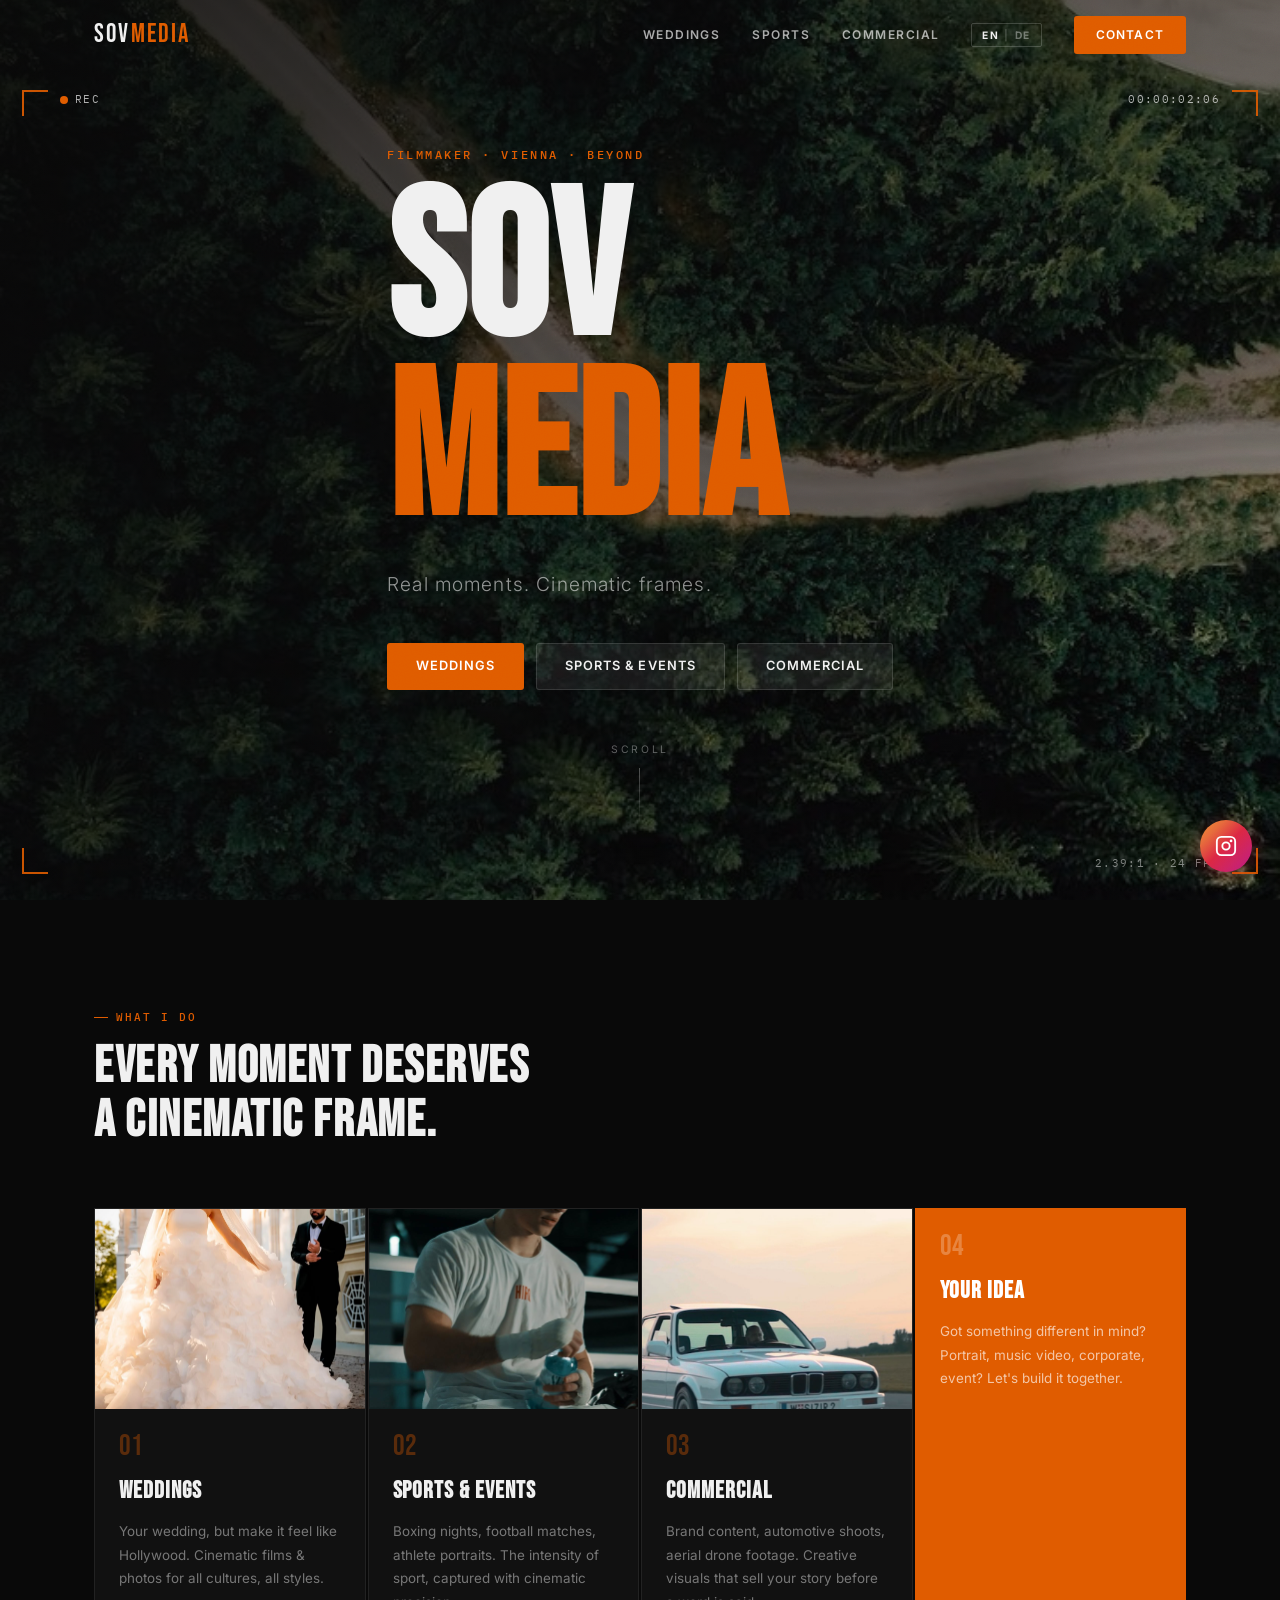
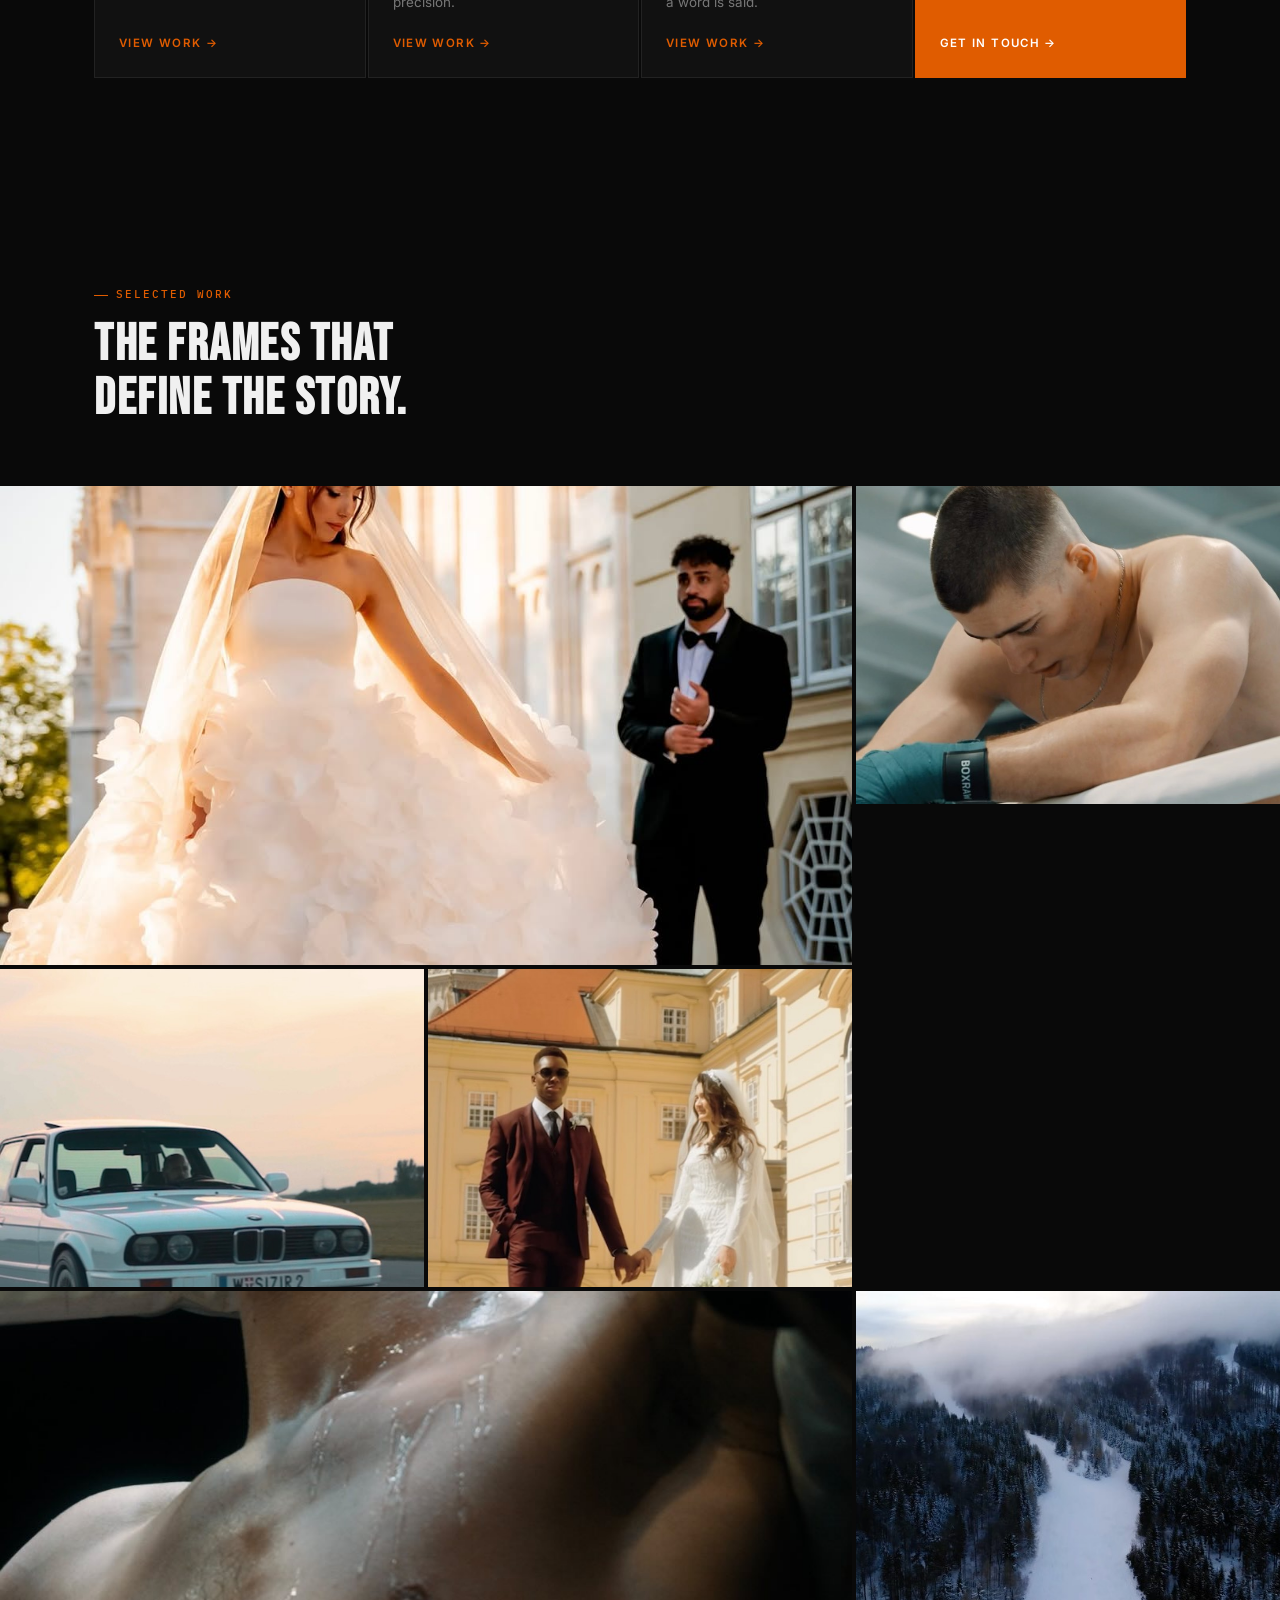
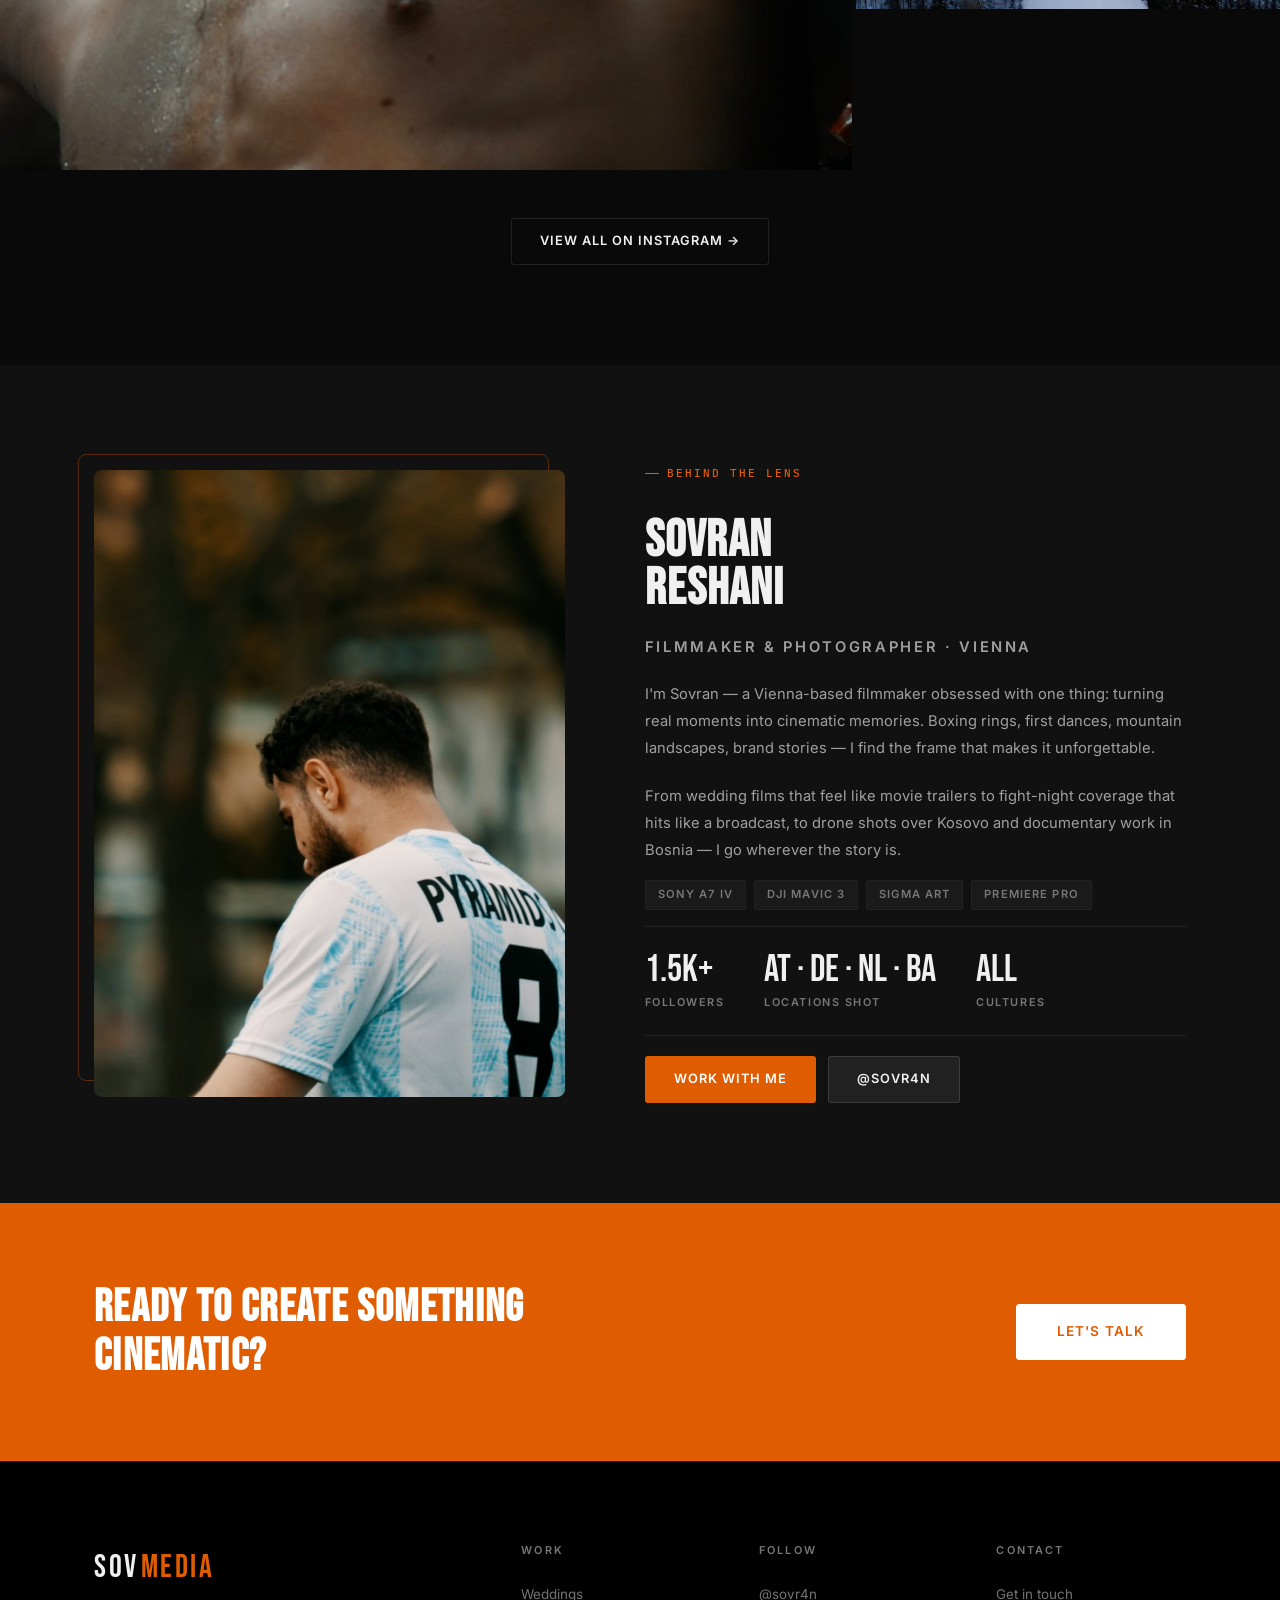
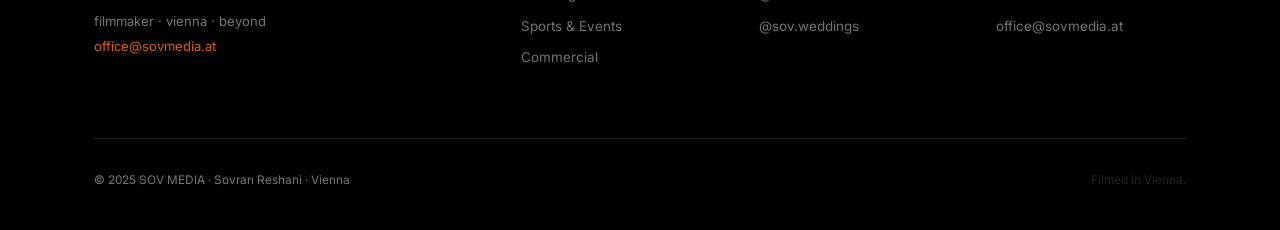
==== commit 74cae63f: "Cinematic design pass + Hover-Videos + faststart - Startseite: Viewfinder-HUD (REC/Timecode/2.39:1)," ====
--- a/index.html
+++ b/index.html
@@ -26,6 +26,7 @@
   }
   </script>
   <link rel="icon" type="image/svg+xml" href="favicon.svg">
+  <link rel="preload" as="image" href="images/hero-poster.jpg" fetchpriority="high">
   <link rel="preconnect" href="https://fonts.googleapis.com">
   <link rel="preconnect" href="https://fonts.gstatic.com" crossorigin>
   <link rel="stylesheet" href="https://fonts.googleapis.com/css2?family=Bebas+Neue&family=Inter:ital,wght@0,300;0,400;0,500;0,600;0,700;1,300&display=swap">
@@ -80,6 +81,15 @@
       </video>
       <div class="hero-overlay"></div>
     </div>
+    <div class="viewfinder" aria-hidden="true">
+      <span class="vf-corner vf-tl"></span>
+      <span class="vf-corner vf-tr"></span>
+      <span class="vf-corner vf-bl"></span>
+      <span class="vf-corner vf-br"></span>
+      <div class="vf-hud vf-rec"><span class="vf-dot"></span>REC</div>
+      <div class="vf-hud vf-tc" data-timecode>00:00:00:00</div>
+      <div class="vf-hud vf-spec">2.39:1 · 24 FPS</div>
+    </div>
     <div class="hero-content container">
       <div class="hero-label" data-i18n="hero.label">filmmaker · vienna · beyond</div>
       <h1 class="hero-title">SOV<span>MEDIA</span></h1>
@@ -105,8 +115,8 @@
       </div>
       <div class="services-grid">
         <a href="weddings.html" class="service-card animate animate-delay-1">
-          <!-- Replace: images/service-weddings.jpg -->
           <div class="service-card-img" style="background-image:url('images/service-weddings.jpg'); background-position: center 70%"></div>
+          <video class="service-card-hovervid" muted loop playsinline preload="metadata" src="videos/wed-01.mp4"></video>
           <div class="service-card-body">
             <span class="service-num">01</span>
             <h3 data-i18n="svc.wed.h3">Weddings</h3>
@@ -115,8 +125,8 @@
           </div>
         </a>
         <a href="sports.html" class="service-card animate animate-delay-2">
-          <!-- Replace: images/service-sports.jpg -->
           <div class="service-card-img" style="background-image:url('images/service-sports.jpg'); background-position: center 38%"></div>
+          <video class="service-card-hovervid" muted loop playsinline preload="metadata" src="videos/sport-01.mp4"></video>
           <div class="service-card-body">
             <span class="service-num">02</span>
             <h3 data-i18n="svc.spo.h3">Sports & Events</h3>
@@ -125,9 +135,8 @@
           </div>
         </a>
         <a href="commercial.html" class="service-card animate animate-delay-3">
-          <video class="service-card-img service-card-vid" autoplay muted loop playsinline preload="metadata" poster="images/service-commercial.jpg">
-            <source src="videos/comm-02.mp4" type="video/mp4">
-          </video>
+          <div class="service-card-img" style="background-image:url('images/service-commercial.jpg')"></div>
+          <video class="service-card-hovervid" muted loop playsinline preload="metadata" src="videos/comm-02.mp4"></video>
           <div class="service-card-body">
             <span class="service-num">03</span>
             <h3 data-i18n="svc.com.h3">Commercial</h3>
--- a/css/sov-media.css
+++ b/css/sov-media.css
@@ -1,4 +1,4 @@
-@import url('https://fonts.googleapis.com/css2?family=Bebas+Neue&family=Inter:ital,wght@0,300;0,400;0,500;0,600;0,700;1,300&display=swap');
+@import url('https://fonts.googleapis.com/css2?family=Bebas+Neue&family=IBM+Plex+Mono:wght@400;500&family=Inter:ital,wght@0,300;0,400;0,500;0,600;0,700;1,300&display=swap');
 
 /* ─── TOKENS ─────────────────────────────────── */
 :root {
@@ -12,6 +12,7 @@
   --border:      #222222;
   --font-head:   'Bebas Neue', sans-serif;
   --font-body:   'Inter', sans-serif;
+  --font-mono:   'IBM Plex Mono', ui-monospace, monospace;
   --shadow-sm:   0 2px 12px rgba(0,0,0,0.5);
   --shadow-md:   0 4px 32px rgba(0,0,0,0.7);
   --shadow-lg:   0 8px 64px rgba(0,0,0,0.9);
@@ -33,9 +34,11 @@
 .container { max-width: 1140px; margin: 0 auto; padding: 0 24px; }
 .section { padding: 100px 0; }
 .section-tag {
-  display: inline-block; font-size: 0.7rem; font-weight: 600;
-  letter-spacing: 0.22em; text-transform: uppercase; color: var(--accent); margin-bottom: 14px;
-}
+  display: inline-flex; align-items: center; gap: 8px; font-family: var(--font-mono);
+  font-size: 0.7rem; font-weight: 500;
+  letter-spacing: 0.18em; text-transform: uppercase; color: var(--accent); margin-bottom: 14px;
+}
+.section-tag::before { content: ''; width: 14px; height: 1px; background: var(--accent); display: inline-block; }
 .section-header { margin-bottom: 60px; }
 .section-header h2 {
   font-family: var(--font-head); font-size: clamp(2rem, 4vw, 3.2rem);
@@ -144,7 +147,7 @@
 }
 .hero-content { position: relative; z-index: 2; padding-top: 70px; }
 .hero-label {
-  font-size: 0.72rem; font-weight: 600; letter-spacing: 0.28em;
+  font-family: var(--font-mono); font-size: 0.72rem; font-weight: 500; letter-spacing: 0.22em;
   text-transform: uppercase; color: var(--accent); margin-bottom: 20px;
   opacity: 0; animation: fadeUp 0.8s 0.3s forwards;
 }
@@ -185,6 +188,7 @@
 .services { background: var(--bg); }
 .services-grid { display: grid; grid-template-columns: repeat(4, 1fr); gap: 2px; }
 .service-card {
+  position: relative;
   background: var(--surface); overflow: hidden;
   display: flex; flex-direction: column; border: 1px solid var(--border);
   transition: border-color 0.3s;
@@ -196,7 +200,13 @@
   transition: transform 0.6s ease;
 }
 .service-card:hover .service-card-img { transform: scale(1.06); }
-.service-card-vid { width: 100%; object-fit: cover; object-position: center; display: block; }
+/* Hover-Video: Standbild sichtbar, Video nur beim Hover über der Card */
+.service-card-hovervid {
+  position: absolute; top: 0; left: 0; width: 100%; height: 200px;
+  object-fit: cover; opacity: 0; z-index: 1; pointer-events: none;
+  transition: opacity 0.35s ease, transform 0.6s ease;
+}
+.service-card:hover .service-card-hovervid { opacity: 1; transform: scale(1.06); }
 .service-card-body { padding: 24px; flex: 1; display: flex; flex-direction: column; }
 .service-num {
   font-family: var(--font-head); font-size: 1.8rem;
@@ -530,3 +540,39 @@
   padding: 8px 14px;
   border-color: rgba(255,255,255,0.14);
 }
+
+/* ─── SIGNATURE: Viewfinder / Filmkorn ─────────────────────── */
+.viewfinder { position: absolute; top: 90px; left: 22px; right: 22px; bottom: 26px; z-index: 2; pointer-events: none; }
+.vf-corner { position: absolute; width: 26px; height: 26px; border: 2px solid var(--accent); opacity: 0.9; }
+.vf-tl { top: 0; left: 0; border-right: 0; border-bottom: 0; }
+.vf-tr { top: 0; right: 0; border-left: 0; border-bottom: 0; }
+.vf-bl { bottom: 0; left: 0; border-right: 0; border-top: 0; }
+.vf-br { bottom: 0; right: 0; border-left: 0; border-top: 0; }
+.vf-hud {
+  position: absolute; font-family: var(--font-mono); font-size: 0.7rem;
+  letter-spacing: 0.12em; color: rgba(240,240,240,0.72);
+  display: flex; align-items: center; gap: 7px;
+  opacity: 0; animation: fadeIn 1s 1.4s forwards;
+}
+.vf-rec  { top: 1px; left: 38px; }
+.vf-tc   { top: 1px; right: 38px; }
+.vf-spec { bottom: 1px; right: 38px; color: rgba(240,240,240,0.5); }
+.vf-dot { width: 8px; height: 8px; border-radius: 50%; background: var(--accent); box-shadow: 0 0 0 0 rgba(224,92,0,0.7); animation: recPulse 1.5s ease-out infinite; }
+@keyframes recPulse { 0% { box-shadow: 0 0 0 0 rgba(224,92,0,0.6); } 70% { box-shadow: 0 0 0 9px rgba(224,92,0,0); } 100% { box-shadow: 0 0 0 0 rgba(224,92,0,0); } }
+
+/* Filmkorn über der ganzen Seite */
+body::after {
+  content: ''; position: fixed; inset: 0; z-index: 9998; pointer-events: none; opacity: 0.05;
+  mix-blend-mode: overlay;
+  background-image: url("data:image/svg+xml,%3Csvg xmlns='http://www.w3.org/2000/svg' width='140' height='140'%3E%3Cfilter id='n'%3E%3CfeTurbulence type='fractalNoise' baseFrequency='0.9' numOctaves='2' stitchTiles='stitch'/%3E%3C/filter%3E%3Crect width='100%25' height='100%25' filter='url(%23n)'/%3E%3C/svg%3E");
+  background-size: 140px 140px;
+}
+
+@media (prefers-reduced-motion: reduce) {
+  .vf-dot { animation: none; }
+}
+@media (max-width: 768px) {
+  .viewfinder { top: 78px; left: 14px; right: 14px; bottom: 16px; }
+  .vf-spec { display: none; }
+  .vf-corner { width: 18px; height: 18px; }
+}
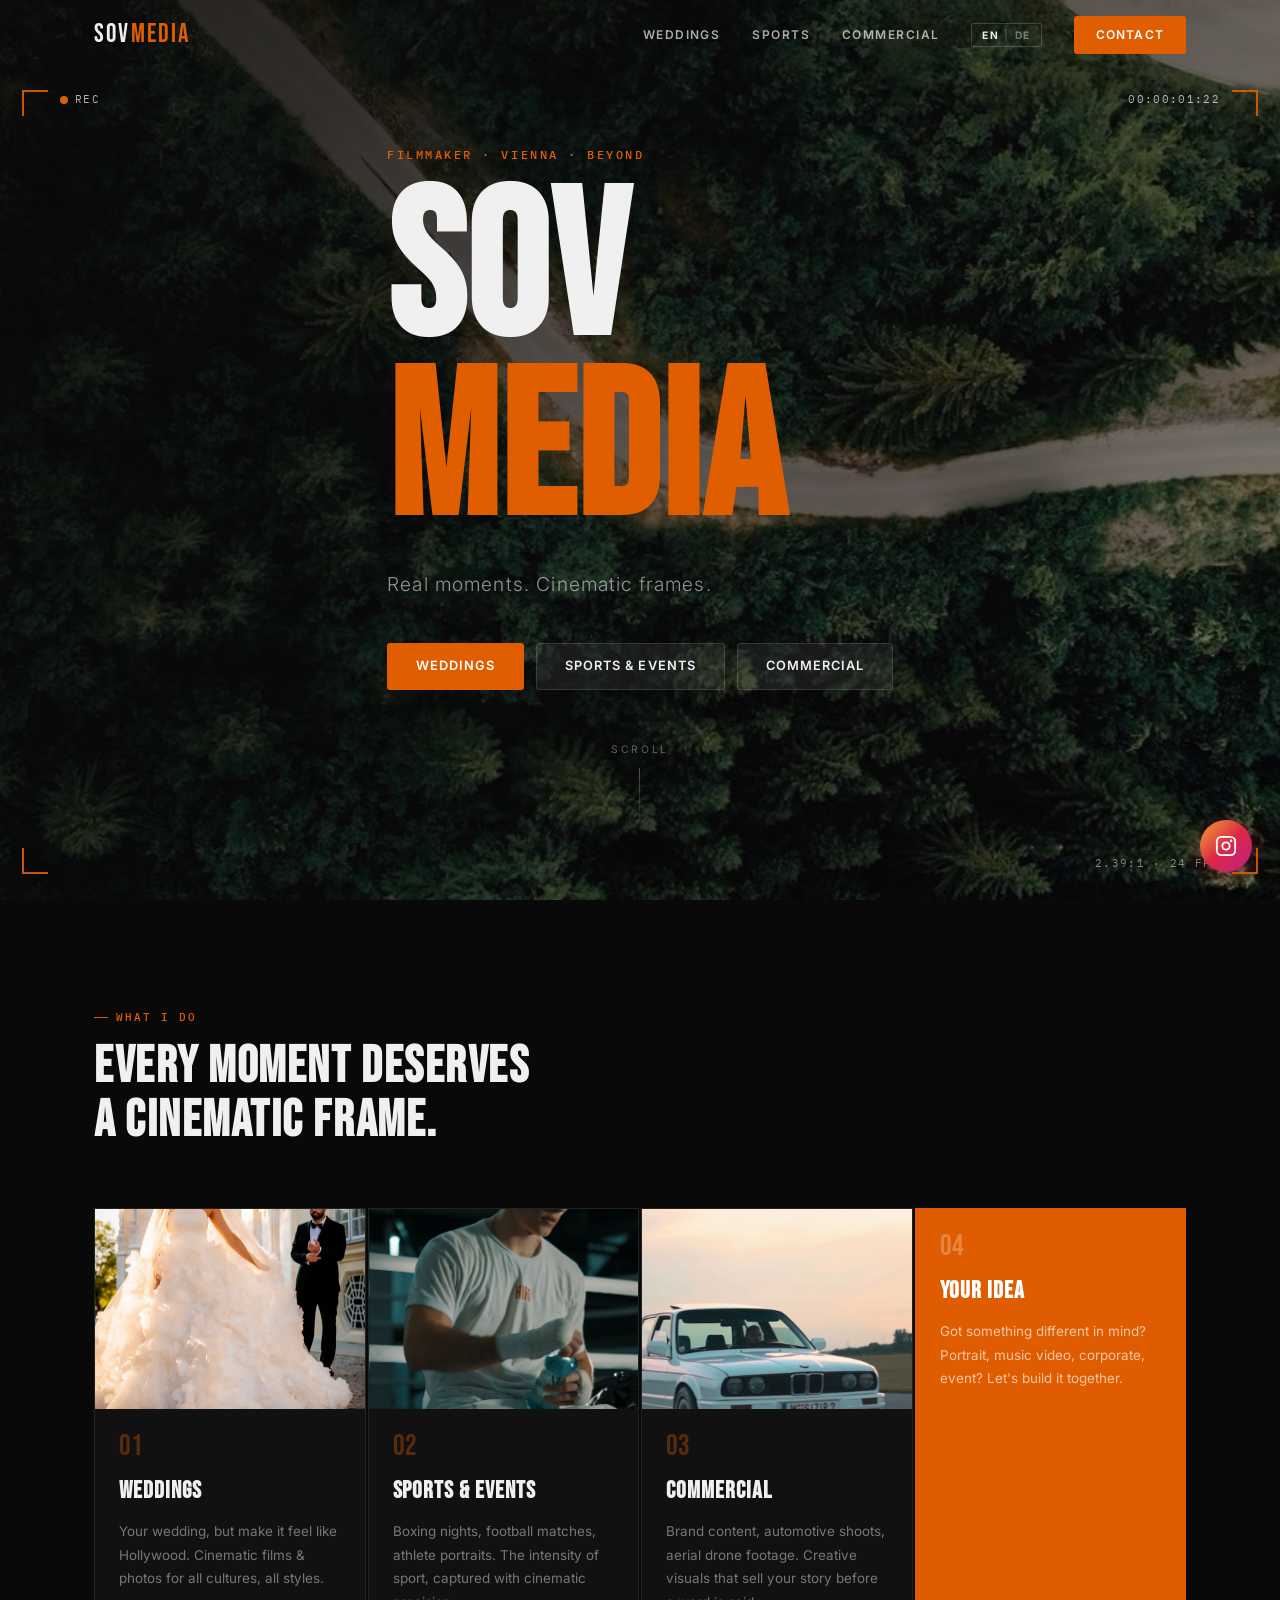
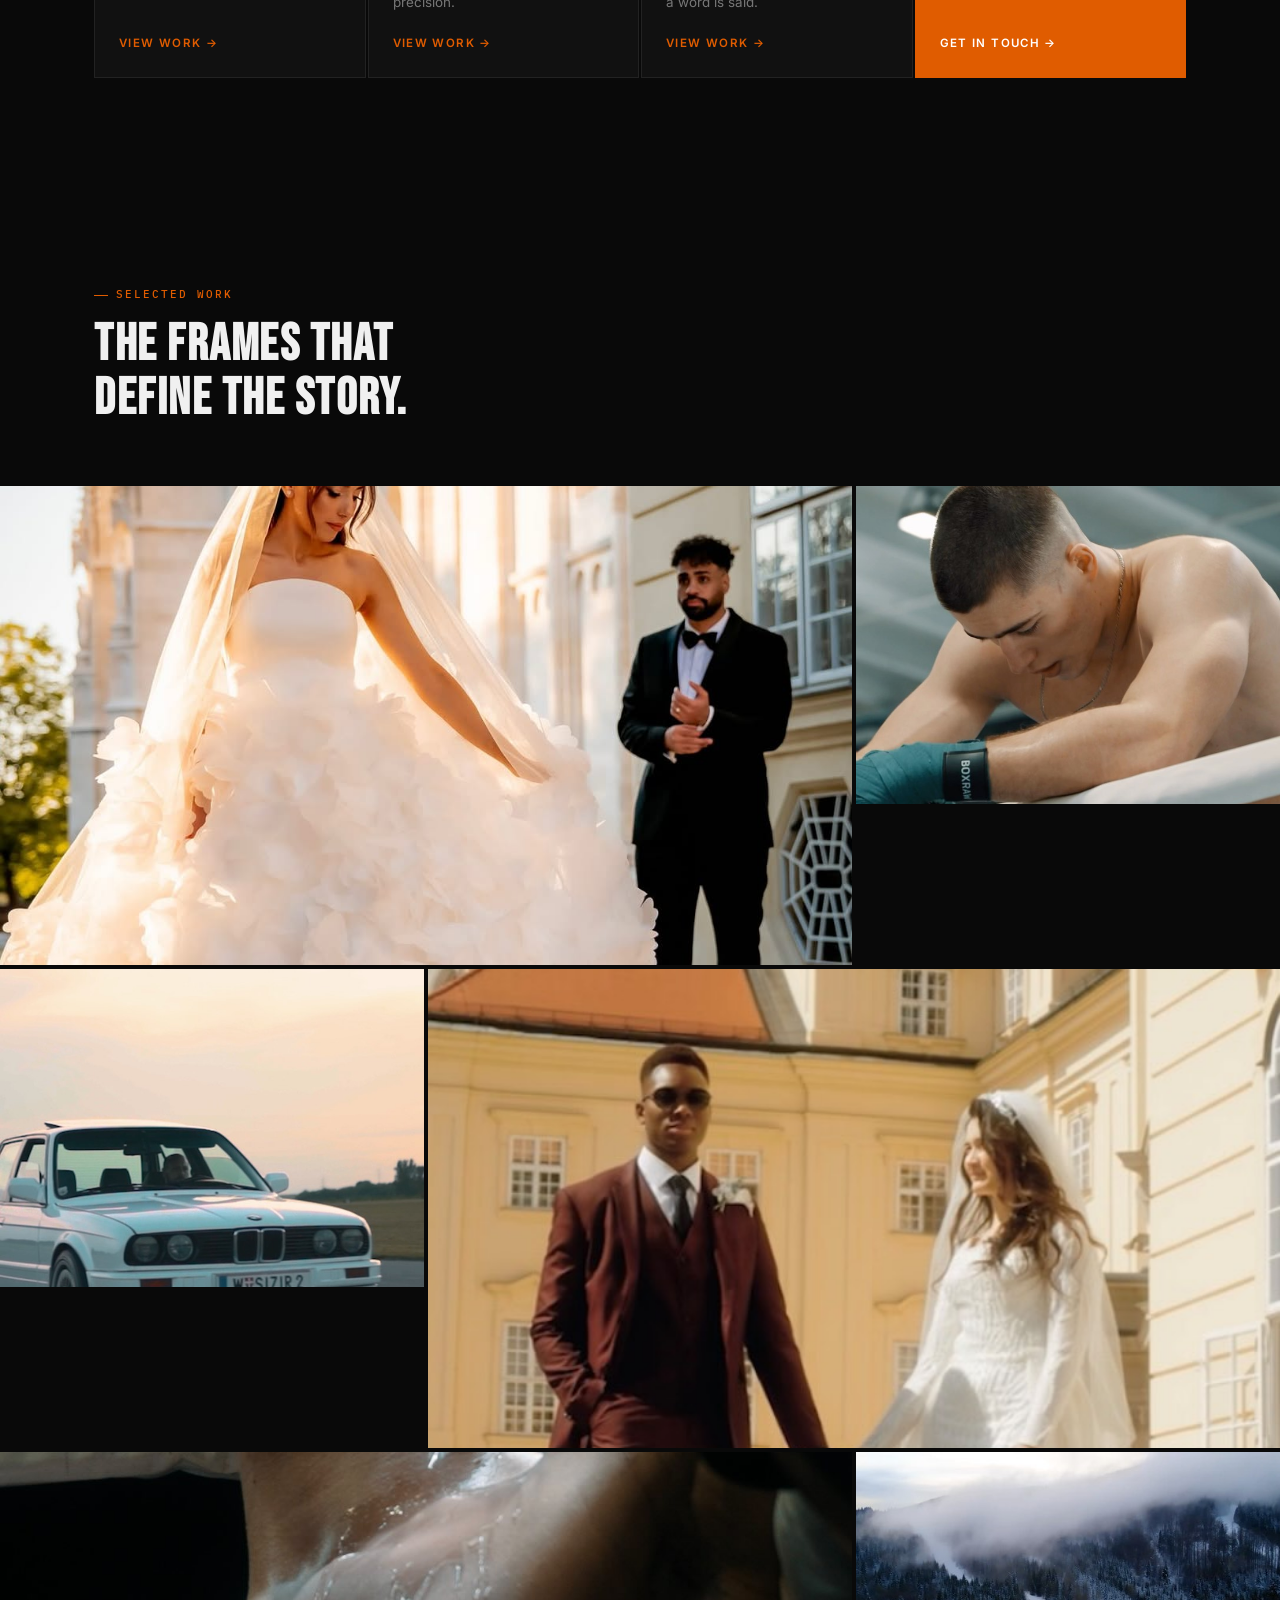
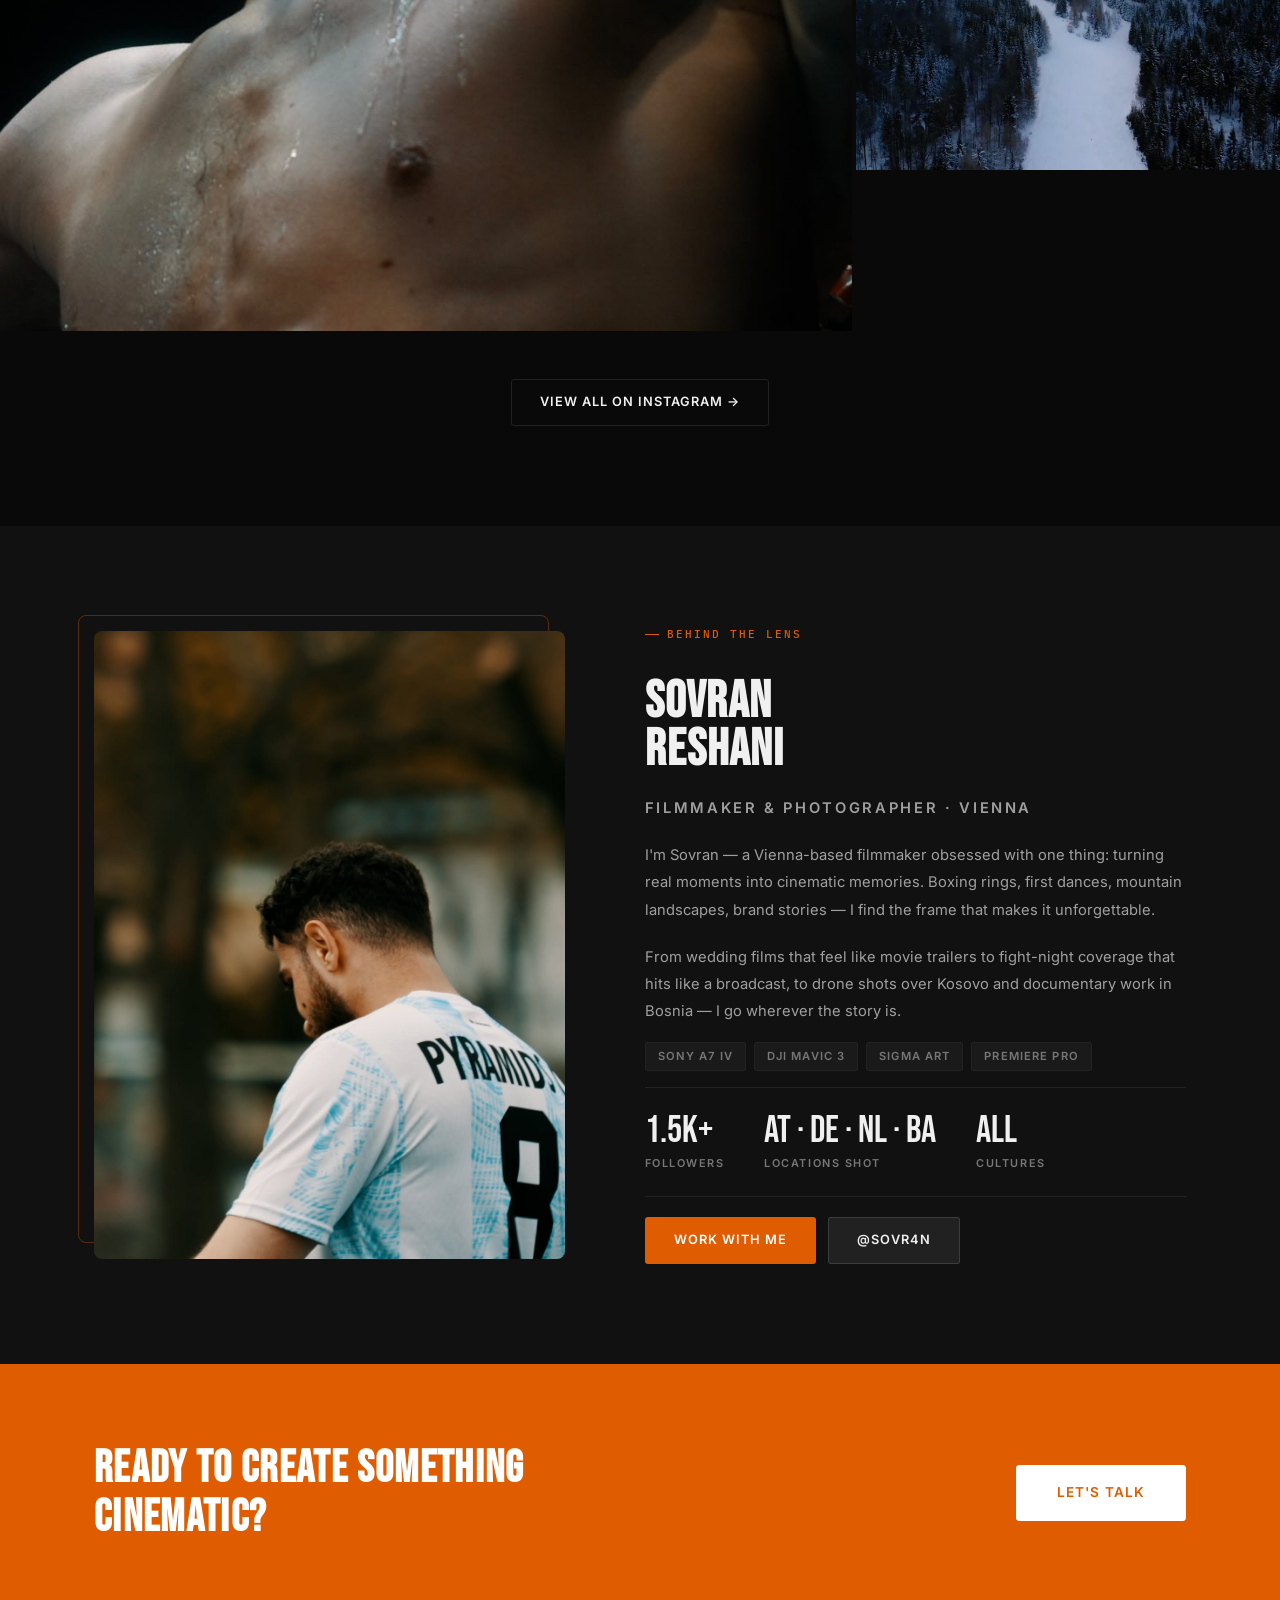
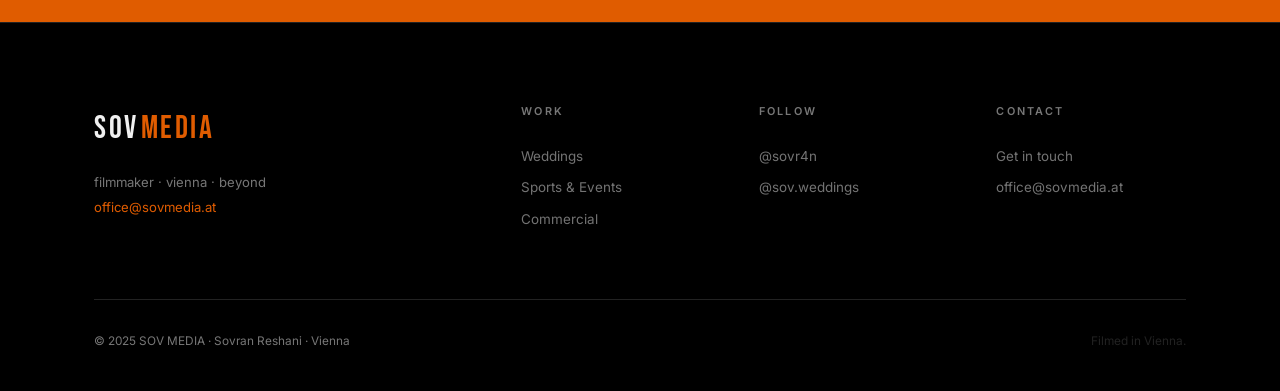
==== commit 164c4682: "Weddings: Hover-Boomerang im Approach-Block; Portfolio 3x3 ohne Lücke; Automotive-Video ab Sek. 4 - " ====
--- a/index.html
+++ b/index.html
@@ -190,7 +190,7 @@
       </div>
       <div class="portfolio-item animate animate-delay-2">
         <div class="portfolio-img" style="background-image:url('images/work-03.jpg')"></div>
-        <video class="portfolio-video" muted loop playsinline preload="none" poster="images/work-03.jpg">
+        <video class="portfolio-video" muted loop playsinline preload="none" poster="images/work-03.jpg" data-skip="4">
           <source src="videos/work-03.mp4" type="video/mp4">
         </video>
         <div class="portfolio-play"><svg viewBox="0 0 24 24" xmlns="http://www.w3.org/2000/svg"><polygon points="5,3 19,12 5,21"/></svg></div>
@@ -199,7 +199,7 @@
           <span class="portfolio-label" data-i18n="port.lbl.auto">Automotive</span>
         </div>
       </div>
-      <div class="portfolio-item animate animate-delay-1">
+      <div class="portfolio-item portfolio-item--lg animate animate-delay-1">
         <div class="portfolio-img" style="background-image:url('images/work-04.jpg')"></div>
         <video class="portfolio-video" muted loop playsinline preload="none" poster="images/work-04.jpg" data-skip="4">
           <source src="videos/work-04.mp4" type="video/mp4">
--- a/css/sov-media.css
+++ b/css/sov-media.css
@@ -257,6 +257,9 @@
   background-position: center top; border-radius: var(--r-md);
 }
 .about-img-vid { width: 100%; object-fit: cover; display: block; }
+/* Hover-Video über dem About-Bild: Foto-Standbild bis Hover, Video nur beim Drüberfahren */
+.about-hovervid { position: absolute; inset: 0; width: 100%; height: 100%; object-fit: cover; border-radius: var(--r-md); opacity: 0; z-index: 1; pointer-events: none; transition: opacity 0.4s ease; }
+.about-img-wrap:hover .about-hovervid { opacity: 1; }
 .about-img-accent {
   position: absolute; top: -16px; left: -16px; right: 16px; bottom: 16px;
   border: 1px solid var(--accent); border-radius: var(--r-md); z-index: -1; opacity: 0.35;
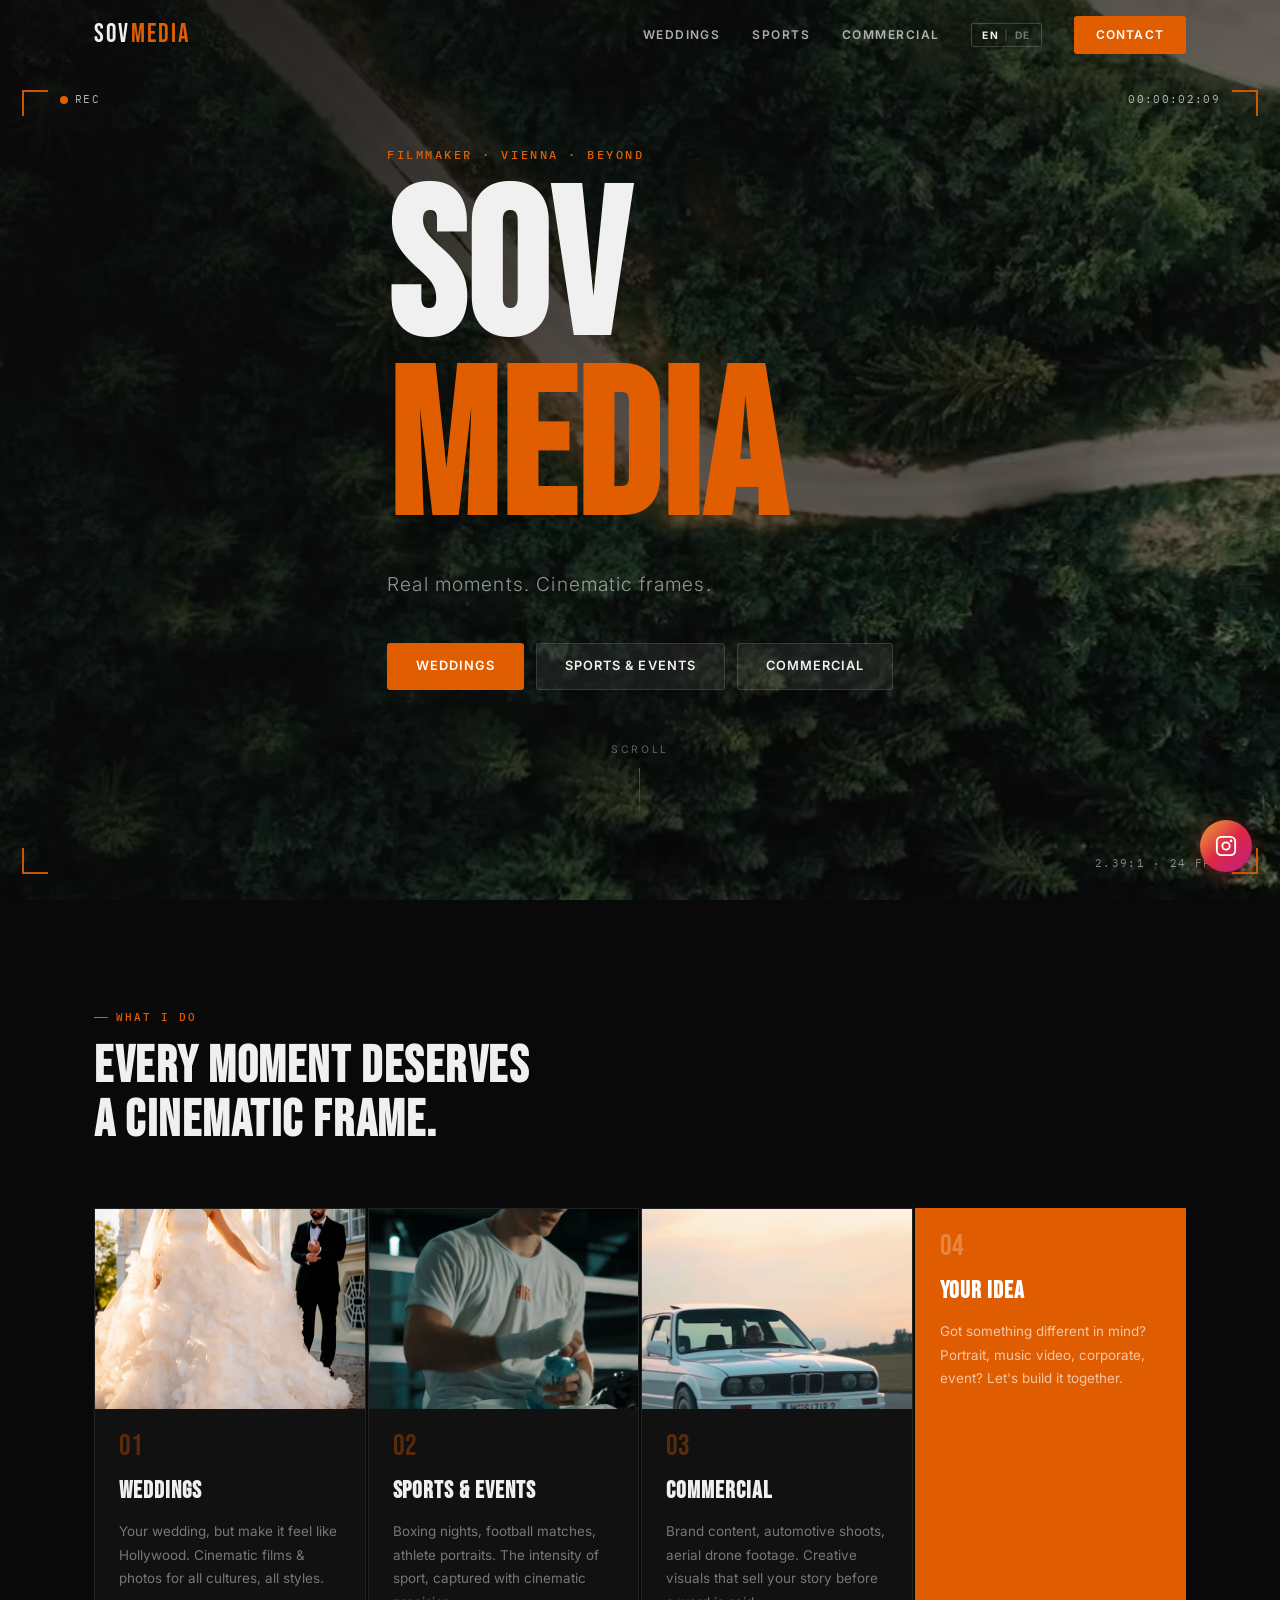
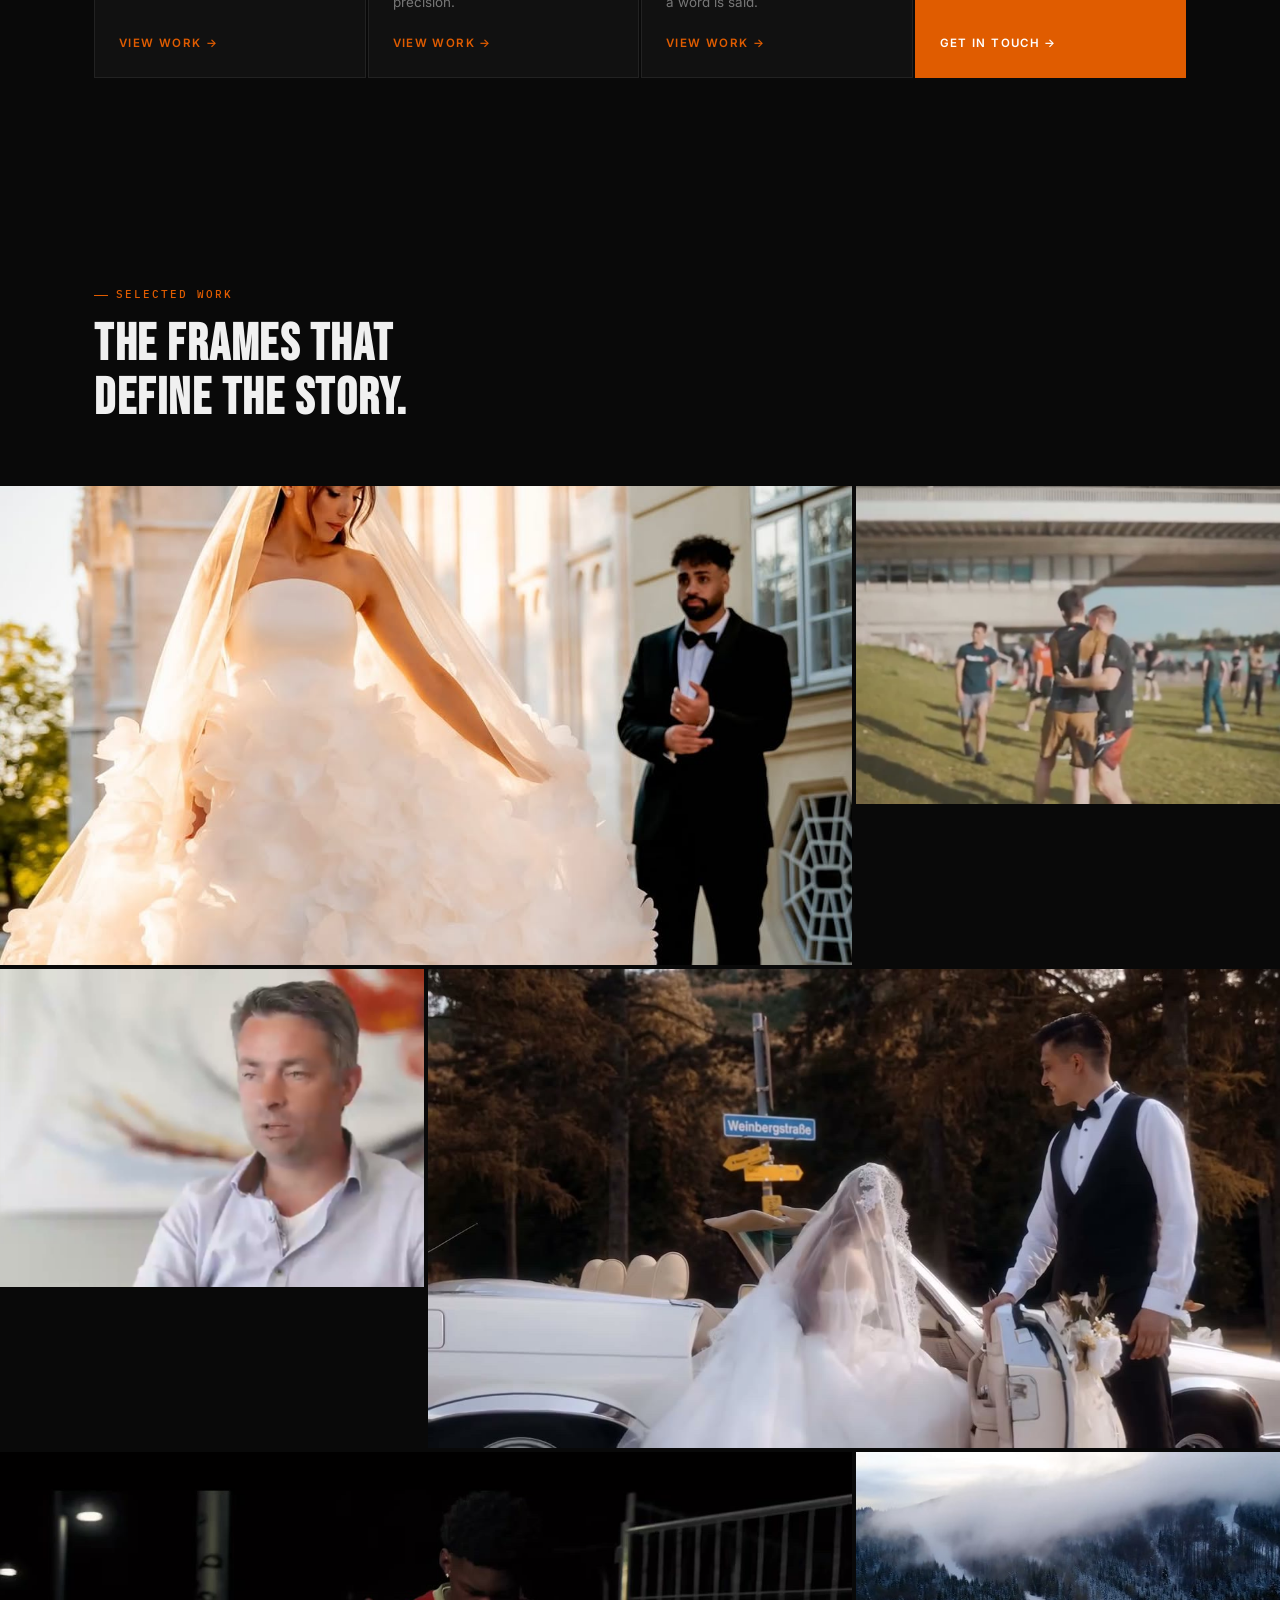
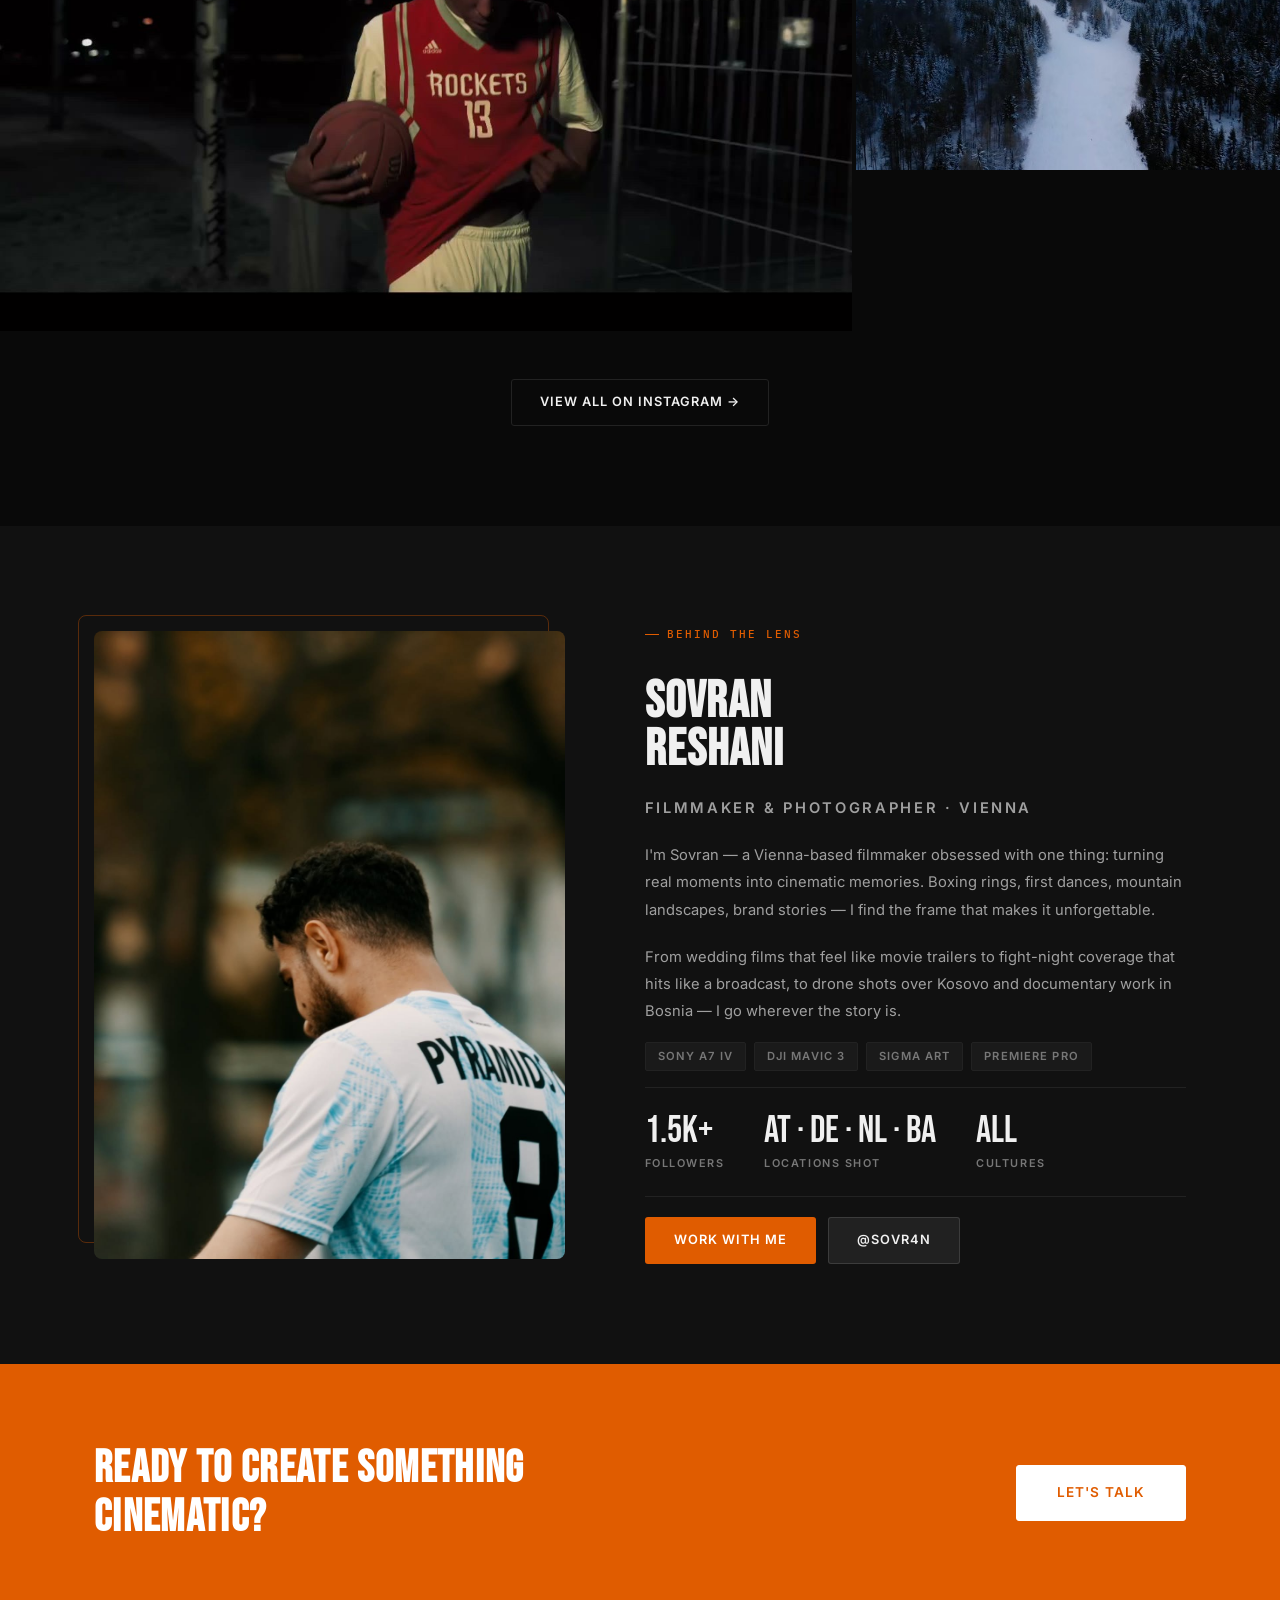
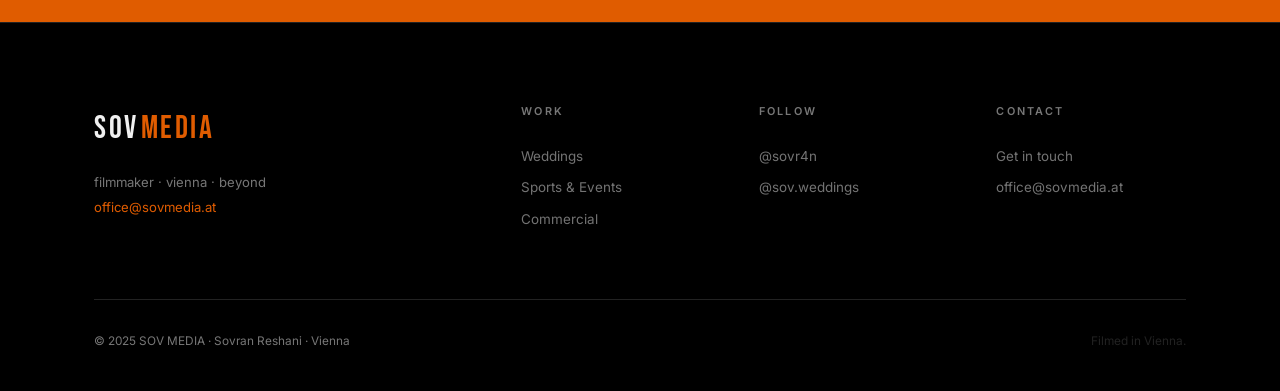
==== commit 63e32ce5: "Heroes & Portfolio auf Querformat/Native-Auflösung; neue Original-Hero-Clips - Startseite-Hero: Orig" ====
--- a/index.html
+++ b/index.html
@@ -76,8 +76,8 @@
   <section class="hero">
     <div class="hero-bg">
       <!-- Replace with actual hero video or image -->
-      <video autoplay muted loop playsinline class="hero-video" poster="images/hero-poster.jpg" data-skip="3">
-        <source src="videos/hero.mp4" type="video/mp4">
+      <video autoplay muted loop playsinline class="hero-video" poster="images/hero-poster.jpg">
+        <source src="videos/hero-nature.mp4" type="video/mp4">
       </video>
       <div class="hero-overlay"></div>
     </div>
@@ -180,7 +180,7 @@
       <div class="portfolio-item animate animate-delay-1">
         <div class="portfolio-img" style="background-image:url('images/work-02.jpg')"></div>
         <video class="portfolio-video" muted loop playsinline preload="none" poster="images/work-02.jpg">
-          <source src="videos/work-02.mp4" type="video/mp4">
+          <source src="videos/sport-07.mp4" type="video/mp4">
         </video>
         <div class="portfolio-play"><svg viewBox="0 0 24 24" xmlns="http://www.w3.org/2000/svg"><polygon points="5,3 19,12 5,21"/></svg></div>
         <div class="portfolio-info">
@@ -190,8 +190,8 @@
       </div>
       <div class="portfolio-item animate animate-delay-2">
         <div class="portfolio-img" style="background-image:url('images/work-03.jpg')"></div>
-        <video class="portfolio-video" muted loop playsinline preload="none" poster="images/work-03.jpg" data-skip="4">
-          <source src="videos/work-03.mp4" type="video/mp4">
+        <video class="portfolio-video" muted loop playsinline preload="none" poster="images/work-03.jpg">
+          <source src="videos/comm-05.mp4" type="video/mp4">
         </video>
         <div class="portfolio-play"><svg viewBox="0 0 24 24" xmlns="http://www.w3.org/2000/svg"><polygon points="5,3 19,12 5,21"/></svg></div>
         <div class="portfolio-info">
@@ -201,8 +201,8 @@
       </div>
       <div class="portfolio-item portfolio-item--lg animate animate-delay-1">
         <div class="portfolio-img" style="background-image:url('images/work-04.jpg')"></div>
-        <video class="portfolio-video" muted loop playsinline preload="none" poster="images/work-04.jpg" data-skip="4">
-          <source src="videos/work-04.mp4" type="video/mp4">
+        <video class="portfolio-video" muted loop playsinline preload="none" poster="images/work-04.jpg">
+          <source src="videos/wed-04.mp4" type="video/mp4">
         </video>
         <div class="portfolio-play"><svg viewBox="0 0 24 24" xmlns="http://www.w3.org/2000/svg"><polygon points="5,3 19,12 5,21"/></svg></div>
         <div class="portfolio-info">
@@ -213,7 +213,7 @@
       <div class="portfolio-item portfolio-item--lg animate animate-delay-2">
         <div class="portfolio-img" style="background-image:url('images/work-05.jpg')"></div>
         <video class="portfolio-video" muted loop playsinline preload="none" poster="images/work-05.jpg">
-          <source src="videos/work-05.mp4" type="video/mp4">
+          <source src="videos/sport-08.mp4" type="video/mp4">
         </video>
         <div class="portfolio-play"><svg viewBox="0 0 24 24" xmlns="http://www.w3.org/2000/svg"><polygon points="5,3 19,12 5,21"/></svg></div>
         <div class="portfolio-info">
